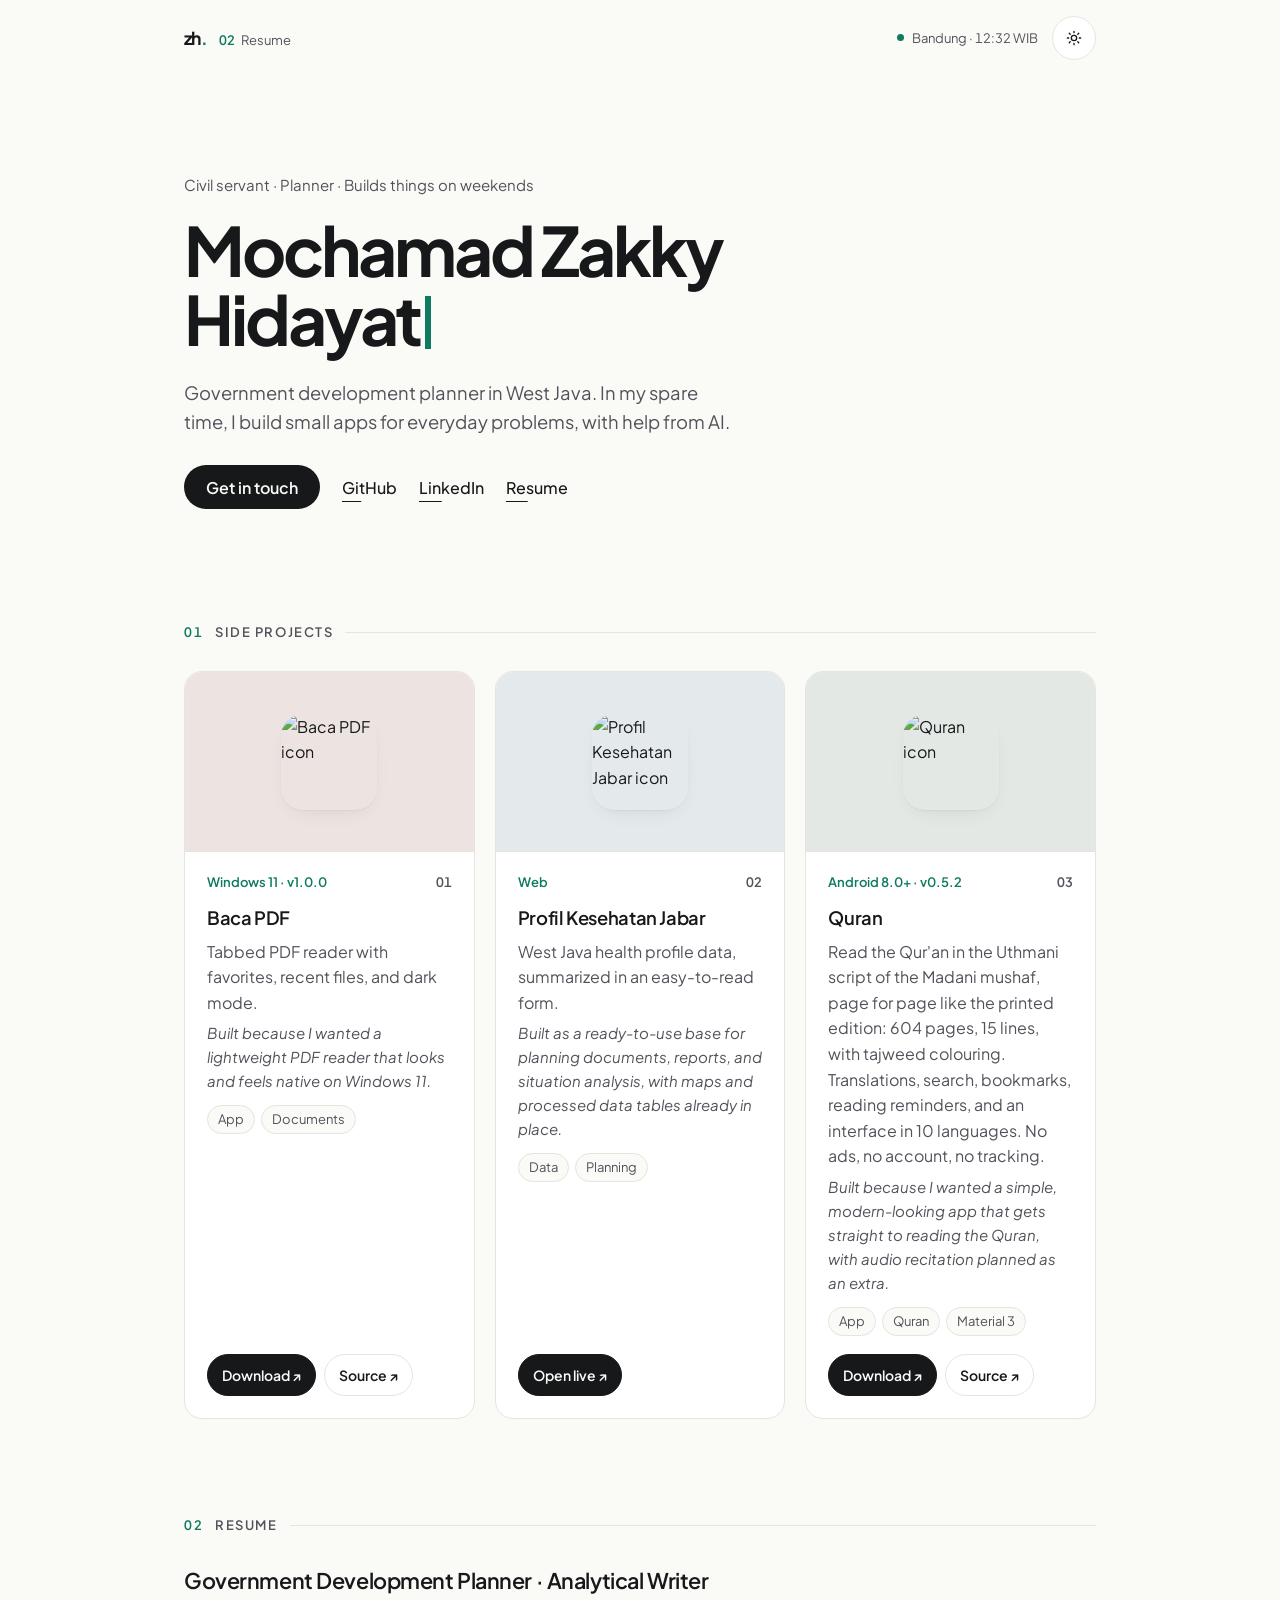
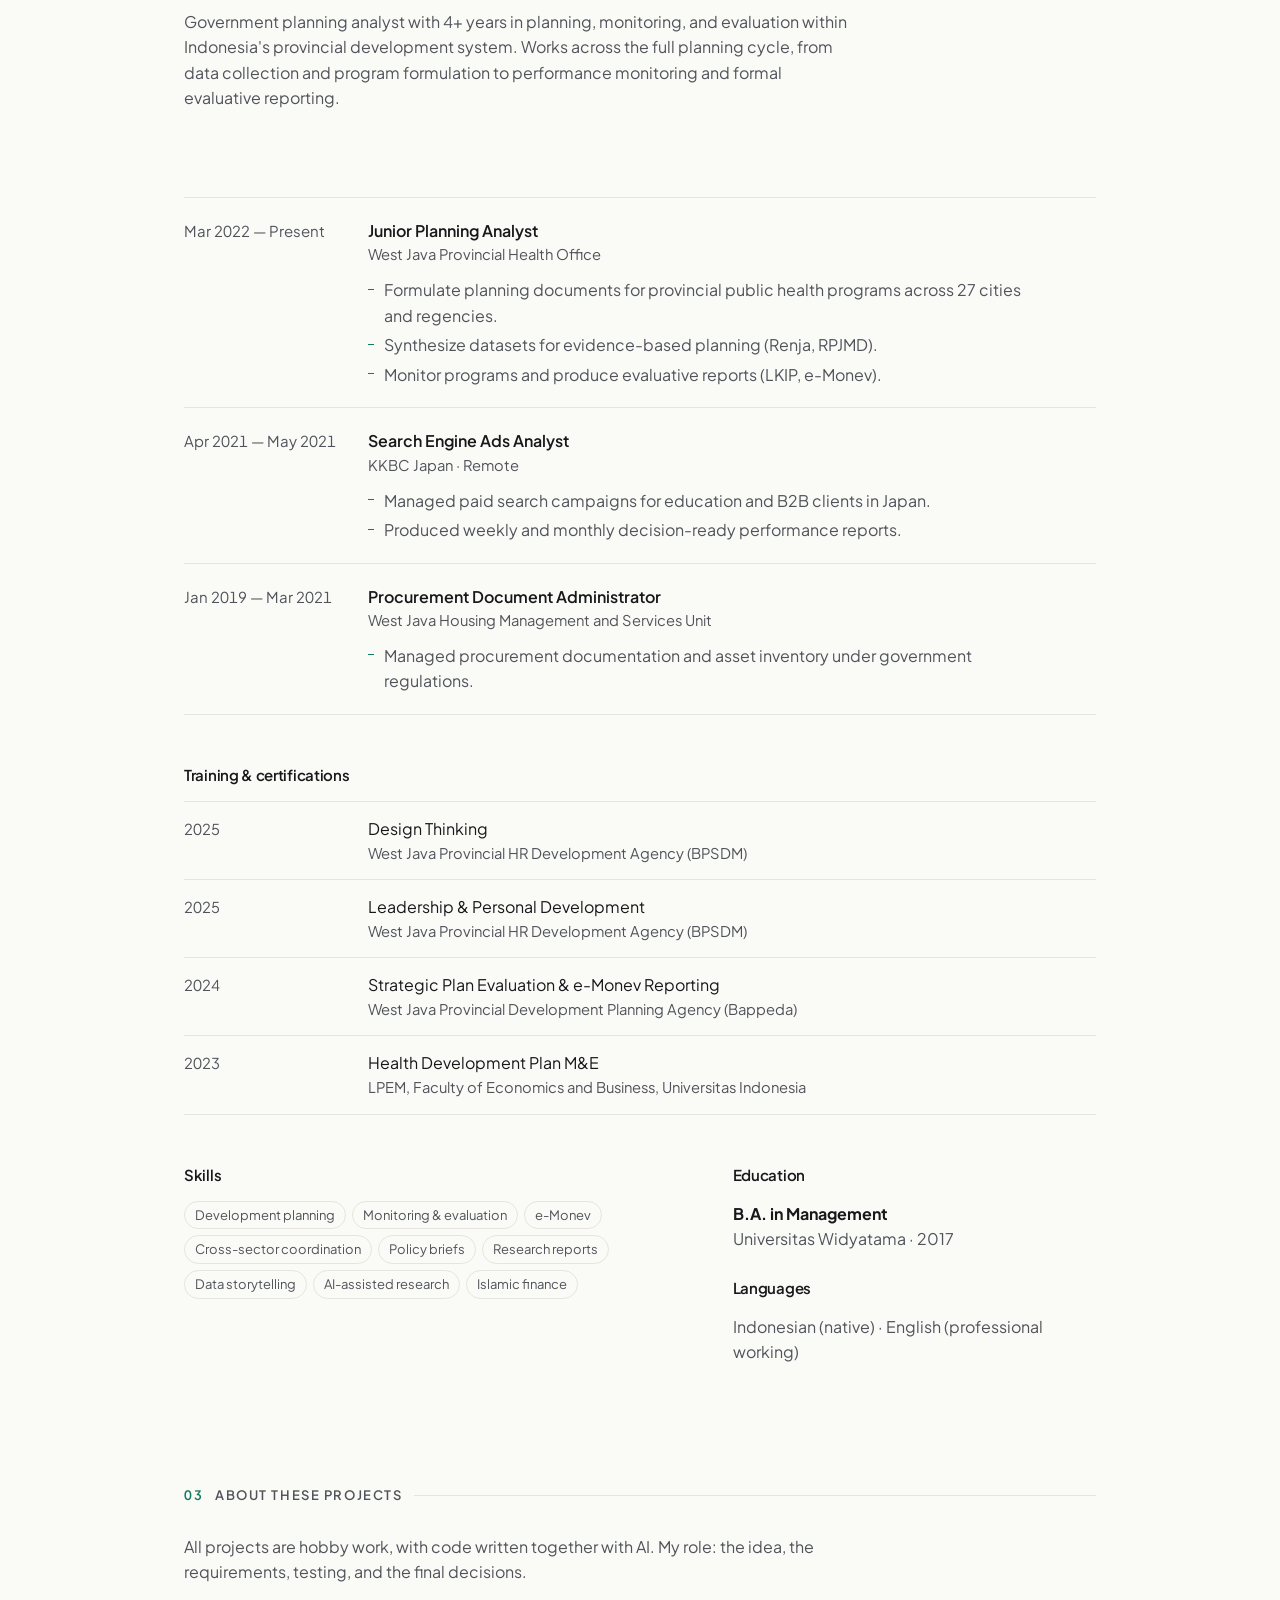
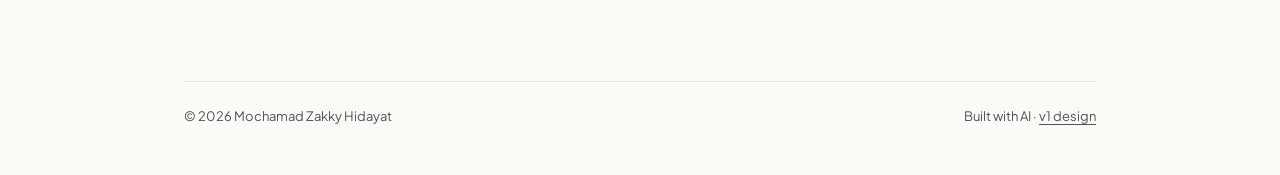
==== index.html @ 75fac13e "Portfolio best-practice pass: readability, a11y, primary CTA, SEO metadata - Text: body 16px, nothin" ====
<!doctype html>
<html lang="en">
<head>
  <meta charset="utf-8">
  <meta name="viewport" content="width=device-width, initial-scale=1">
  <title>Mochamad Zakky Hidayat · Government development planner</title>
  <meta name="description" content="Side projects and resume of a government development planner.">
  <link rel="canonical" href="https://zakkyhidayat.github.io/">
  <meta name="theme-color" content="#fafaf7" media="(prefers-color-scheme: light)">
  <meta name="theme-color" content="#0e0f10" media="(prefers-color-scheme: dark)">
  <link rel="icon" href="assets/img/favicon.svg" type="image/svg+xml">
  <meta property="og:type" content="website">
  <meta property="og:url" content="https://zakkyhidayat.github.io/">
  <meta property="og:title" content="Mochamad Zakky Hidayat">
  <meta property="og:description" content="Side projects and resume of a government development planner.">
  <meta property="og:image" content="https://zakkyhidayat.github.io/assets/img/og.jpg">
  <meta property="og:image:width" content="1200">
  <meta property="og:image:height" content="630">
  <meta property="og:image:alt" content="Mochamad Zakky Hidayat, government development planner">
  <meta name="twitter:card" content="summary_large_image">
  <meta name="twitter:title" content="Mochamad Zakky Hidayat">
  <meta name="twitter:description" content="Side projects and resume of a government development planner.">
  <meta name="twitter:image" content="https://zakkyhidayat.github.io/assets/img/og.jpg">
  <script type="application/ld+json">
  {"@context":"https://schema.org","@type":"Person","name":"Mochamad Zakky Hidayat","jobTitle":"Government Development Planner","url":"https://zakkyhidayat.github.io/","sameAs":["https://github.com/zakkyhidayat","https://www.linkedin.com/in/mochamad-zakky-hidayat-995593264/"]}
  </script>
  <link rel="preconnect" href="https://fonts.googleapis.com">
  <link rel="preconnect" href="https://fonts.gstatic.com" crossorigin>
  <link href="https://fonts.googleapis.com/css2?family=Plus+Jakarta+Sans:ital,wght@0,400;0,500;0,600;0,700;1,400&display=swap" rel="stylesheet">
  <link rel="stylesheet" href="assets/css/style.css">
  <script>
    document.documentElement.classList.add("js");
    try { const t = localStorage.getItem("theme"); if (t) document.documentElement.dataset.theme = t; } catch (e) {}
  </script>
</head>
<body>
  <a class="skip" href="#main">Skip to content</a>
  <div class="wrap">
    <nav class="top">
      <div class="top-left"><a class="mark" href="#top" aria-label="Home">zh<span>.</span></a><span class="where" id="where" aria-hidden="true"></span></div>
      <div class="top-right">
        <span class="clock" title="Local time in Bandung"><i class="pulse"></i><span id="clock">Bandung</span></span>
        <button id="theme-toggle" class="icon-btn" aria-label="Toggle theme">
          <svg class="sun" viewBox="0 0 24 24" width="16" height="16" fill="none" stroke="currentColor" stroke-width="2" stroke-linecap="round"><circle cx="12" cy="12" r="4"/><path d="M12 2v2M12 20v2M4.9 4.9l1.4 1.4M17.7 17.7l1.4 1.4M2 12h2M20 12h2M4.9 19.1l1.4-1.4M17.7 6.3l1.4-1.4"/></svg>
          <svg class="moon" viewBox="0 0 24 24" width="16" height="16" fill="none" stroke="currentColor" stroke-width="2" stroke-linecap="round" stroke-linejoin="round"><path d="M21 12.8A9 9 0 1 1 11.2 3a7 7 0 0 0 9.8 9.8z"/></svg>
        </button>
      </div>
    </nav>

    <main id="main">
    <header class="hero" id="top">
      <p class="eyebrow">Civil servant · Planner · Builds things on weekends</p>
      <h1 aria-label="Mochamad Zakky Hidayat"><span id="name" aria-hidden="true">Mochamad Zakky Hidayat</span><span class="caret" aria-hidden="true"></span></h1>
      <p class="lead">Government development planner in West Java. In my spare time, I build small apps for everyday problems, with help from AI.</p>
      <p class="links">
        <a class="btn" href="mailto:zakkyhidayat@gmail.com">Get in touch</a>
        <a href="https://github.com/zakkyhidayat">GitHub</a>
        <a href="https://www.linkedin.com/in/mochamad-zakky-hidayat-995593264/">LinkedIn</a>
        <a href="#cv">Resume</a>
      </p>
    </header>

    <section id="now" class="block" hidden>
      <h2 class="label"><span>00</span>Now</h2>
      <ul id="now-list" class="now-list"></ul>
    </section>

    <section class="block" id="projects-section">
      <h2 class="label"><span>01</span>Side projects</h2>
      <ul id="projects" class="projects"></ul>
    </section>

    <section id="cv" class="block">
      <h2 class="label"><span>02</span>Resume</h2>

      <div class="cv-summary">
        <p class="cv-role">Government Development Planner · Analytical Writer</p>
        <p>Government planning analyst with 4+ years in planning, monitoring, and evaluation within Indonesia's provincial development system. Works across the full planning cycle, from data collection and program formulation to performance monitoring and formal evaluative reporting.</p>
      </div>

      <h3 class="sub">Experience</h3>
      <ol class="rows">
        <li>
          <span class="when">Mar 2022 — Present</span>
          <div>
            <strong>Junior Planning Analyst</strong>
            <em>West Java Provincial Health Office</em>
            <ul>
              <li>Formulate planning documents for provincial public health programs across 27 cities and regencies.</li>
              <li>Synthesize datasets for evidence-based planning (Renja, RPJMD).</li>
              <li>Monitor programs and produce evaluative reports (LKIP, e-Monev).</li>
            </ul>
          </div>
        </li>
        <li>
          <span class="when">Apr 2021 — May 2021</span>
          <div>
            <strong>Search Engine Ads Analyst</strong>
            <em>KKBC Japan · Remote</em>
            <ul>
              <li>Managed paid search campaigns for education and B2B clients in Japan.</li>
              <li>Produced weekly and monthly decision-ready performance reports.</li>
            </ul>
          </div>
        </li>
        <li>
          <span class="when">Jan 2019 — Mar 2021</span>
          <div>
            <strong>Procurement Document Administrator</strong>
            <em>West Java Housing Management and Services Unit</em>
            <ul>
              <li>Managed procurement documentation and asset inventory under government regulations.</li>
            </ul>
          </div>
        </li>
      </ol>

      <h3 class="sub">Training &amp; certifications</h3>
      <ol class="rows compact">
        <li><span class="when">2025</span><div>Design Thinking <em>West Java Provincial HR Development Agency (BPSDM)</em></div></li>
        <li><span class="when">2025</span><div>Leadership &amp; Personal Development <em>West Java Provincial HR Development Agency (BPSDM)</em></div></li>
        <li><span class="when">2024</span><div>Strategic Plan Evaluation &amp; e-Monev Reporting <em>West Java Provincial Development Planning Agency (Bappeda)</em></div></li>
        <li><span class="when">2023</span><div>Health Development Plan M&amp;E <em>LPEM, Faculty of Economics and Business, Universitas Indonesia</em></div></li>
      </ol>

      <div class="cv-grid">
        <div>
          <h3 class="sub">Skills</h3>
          <div class="tags">
            <span>Development planning</span><span>Monitoring &amp; evaluation</span><span>e-Monev</span>
            <span>Cross-sector coordination</span><span>Policy briefs</span><span>Research reports</span>
            <span>Data storytelling</span><span>AI-assisted research</span><span>Islamic finance</span>
          </div>
        </div>
        <div>
          <h3 class="sub">Education</h3>
          <p><strong>B.A. in Management</strong><br><span class="muted">Universitas Widyatama · 2017</span></p>
          <h3 class="sub">Languages</h3>
          <p class="muted">Indonesian (native) · English (professional working)</p>
        </div>
      </div>
    </section>

    <section class="block note">
      <h2 class="label"><span>03</span>About these projects</h2>
      <p>All projects are hobby work, with code written together with AI. My role: the idea, the requirements, testing, and the final decisions.</p>
    </section>

    </main>

    <footer><span>© <span id="year"></span> Mochamad Zakky Hidayat</span><span>Built with AI · <a href="archive/v1/">v1 design</a></span></footer>
  </div>
  <script src="assets/js/projects.js"></script>
  <script src="assets/js/main.js"></script>
</body>
</html>
---- assets/css/style.css ----
:root {
  --bg: #fafaf7;
  --surface: #ffffff;
  --text: #17181a;
  --muted: #50535a;
  --line: #e6e4de;
  --accent: #0f7a5f;
  --accent-soft: #e3f1ec;
  --shadow: 0 1px 2px rgba(23, 24, 26, .04), 0 8px 24px -12px rgba(23, 24, 26, .12);
  --tint-amt: 6%;
  color-scheme: light;
}
@media (prefers-color-scheme: dark) {
  :root:not([data-theme="light"]) {
    --bg: #0e0f10; --surface: #16181a; --text: #ecece8; --muted: #a8abb0;
    --line: #26292c; --accent: #4cc9a4; --accent-soft: #15302a;
    --shadow: 0 1px 2px rgba(0,0,0,.3), 0 8px 24px -12px rgba(0,0,0,.6);
    --tint-amt: 4%;
    color-scheme: dark;
  }
}
:root[data-theme="dark"] {
  --bg: #0e0f10; --surface: #16181a; --text: #ecece8; --muted: #a8abb0;
  --line: #26292c; --accent: #4cc9a4; --accent-soft: #15302a;
  --shadow: 0 1px 2px rgba(0,0,0,.3), 0 8px 24px -12px rgba(0,0,0,.6);
  --tint-amt: 4%;
  color-scheme: dark;
}

* { box-sizing: border-box; margin: 0; padding: 0; }
html { scroll-behavior: smooth; }
body {
  font-family: "Plus Jakarta Sans", system-ui, sans-serif;
  background: var(--bg); color: var(--text);
  line-height: 1.6; font-size: 16px;
  -webkit-font-smoothing: antialiased;
  /* faint accent glow at the top of the page */
  background-image: radial-gradient(60rem 28rem at 15% -10%, var(--accent-soft), transparent 70%);
  background-repeat: no-repeat;
}
a { color: inherit; text-decoration: none; }
ul, ol { list-style: none; }
img { max-width: 100%; }

.wrap { max-width: 960px; margin: 0 auto; padding: 28px 24px 48px; }
@media (max-width: 600px) { .wrap { padding: 20px 16px 40px; } }

/* nav */
.top { display: flex; justify-content: space-between; align-items: center; gap: 12px; }
.mark { font-weight: 700; font-size: 1.1rem; letter-spacing: -.03em; }
.mark span { color: var(--accent); }
.top-right { display: flex; align-items: center; gap: 14px; }
.clock { display: inline-flex; align-items: center; gap: 8px; font-size: .8125rem; color: var(--muted); font-variant-numeric: tabular-nums; }
.pulse { width: 7px; height: 7px; border-radius: 50%; background: var(--accent); position: relative; }
.pulse::after {
  content: ""; position: absolute; inset: -4px; border-radius: 50%;
  border: 1px solid var(--accent); opacity: 0; animation: ping 2.4s ease-out infinite;
}
@keyframes ping { 0% { transform: scale(.4); opacity: .8; } 100% { transform: scale(1.4); opacity: 0; } }
.icon-btn {
  width: 44px; height: 44px; border-radius: 50%; display: grid; place-items: center;
  border: 1px solid var(--line); background: var(--surface); color: var(--text); cursor: pointer;
}
.icon-btn:hover { border-color: var(--muted); }
.icon-btn .moon { display: none; }
:root[data-theme="dark"] .icon-btn .sun { display: none; }
:root[data-theme="dark"] .icon-btn .moon { display: block; }
@media (prefers-color-scheme: dark) {
  :root:not([data-theme="light"]) .icon-btn .sun { display: none; }
  :root:not([data-theme="light"]) .icon-btn .moon { display: block; }
}

/* hero */
.hero { margin-bottom: 112px; max-width: 720px; }
.eyebrow { font-size: .9375rem; color: var(--muted); margin-bottom: 18px; }
h1 {
  font-size: clamp(2.4rem, 7vw, 4.25rem); font-weight: 700;
  letter-spacing: -.045em; line-height: 1.02;
}
.caret {
  display: inline-block; width: .09em; height: .78em; margin-left: .08em;
  background: var(--accent); vertical-align: -.04em; animation: blink 1.2s steps(1) infinite;
}
@keyframes blink { 50% { opacity: 0; } }
.lead { margin-top: 24px; font-size: 1.15rem; color: var(--muted); max-width: 560px; }
.links { margin-top: 28px; display: flex; flex-wrap: wrap; align-items: center; gap: 8px 22px; font-weight: 500; }
.links a:not(.btn) { position: relative; padding: 10px 0; }
.links a:not(.btn)::after {
  content: ""; position: absolute; left: 0; right: 0; bottom: 8px; height: 1px;
  background: currentColor; transform: scaleX(.35); transform-origin: left; transition: transform .25s ease;
}
.links a:not(.btn):hover::after { transform: scaleX(1); }
.links a:not(.btn):hover { color: var(--accent); }

/* primary action */
.btn {
  display: inline-flex; align-items: center; min-height: 44px; padding: 0 22px; border-radius: 999px;
  background: var(--text); color: var(--bg); font-weight: 600; transition: background .2s ease, color .2s ease;
}
.btn:hover { background: var(--accent); color: #fff; }

/* keyboard focus + skip link */
a:focus-visible, button:focus-visible { outline: 2px solid var(--accent); outline-offset: 3px; border-radius: 4px; }
.btn:focus-visible { border-radius: 999px; }
.skip {
  position: absolute; left: 16px; top: -64px; z-index: 20; padding: 10px 16px; border-radius: 8px;
  background: var(--text); color: var(--bg); font-weight: 600; transition: top .2s ease;
}
.skip:focus { top: 12px; }

/* section labels: number + title + hairline */
.block { margin-bottom: 96px; }
.label {
  display: flex; align-items: center; gap: 12px;
  font-size: .8125rem; font-weight: 600; text-transform: uppercase; letter-spacing: .12em;
  color: var(--muted); margin-bottom: 28px;
}
.label span { color: var(--accent); font-variant-numeric: tabular-nums; }
.label::after { content: ""; flex: 1; height: 1px; background: var(--line); }

/* projects */
.projects { display: grid; grid-template-columns: repeat(auto-fill, minmax(280px, 1fr)); gap: 20px; }
.project {
  display: flex; flex-direction: column; overflow: hidden;
  background: var(--surface); border: 1px solid var(--line); border-radius: 18px;
  transition: transform .25s ease, box-shadow .25s ease, border-color .25s ease;
}
.project:hover { transform: translateY(-3px); box-shadow: var(--shadow); border-color: transparent; }
.media { aspect-ratio: 16 / 10; border-bottom: 1px solid var(--line); background: var(--bg); overflow: hidden; }
.media img { width: 100%; height: 100%; object-fit: cover; display: block; }
.media.icon-only { display: grid; place-items: center; background: var(--accent-soft); }
.media.icon-only[style*="--tint"] { background: color-mix(in srgb, var(--tint) var(--tint-amt), color-mix(in srgb, var(--muted) 6%, var(--bg))); }
.media.icon-only img { width: 96px; height: 96px; object-fit: contain; border-radius: 22px; box-shadow: var(--shadow); }
/* phones: icon cards become compact rows (icon left, text right) */
@media (max-width: 600px) {
  .project.icon-card { display: grid; grid-template-columns: 56px 1fr; column-gap: 14px; padding: 20px 20px 22px; }
  .project.icon-card .media { aspect-ratio: auto; border: 0; background: none; overflow: visible; align-self: start; display: block; padding-top: 2px; }
  .project.icon-card .media img { width: 56px; height: 56px; border-radius: 14px; box-shadow: var(--shadow); }
  .project.icon-card .body { padding: 0; }
  .project.icon-card h3 { margin-top: 4px; }
}
.placeholder { height: 100%; display: grid; place-items: center; color: var(--muted); font-size: .8rem; }

.body { padding: 20px 22px 22px; display: flex; flex-direction: column; flex: 1; }
.project-head { display: flex; justify-content: space-between; align-items: baseline; gap: 12px; }
.idx { font-size: .8125rem; font-weight: 600; color: var(--muted); font-variant-numeric: tabular-nums; }
.meta { font-size: .8125rem; font-weight: 600; color: var(--accent); }
.meta:empty { display: none; }
h3 { font-size: 1.15rem; font-weight: 600; letter-spacing: -.02em; margin-top: 10px; display: flex; align-items: center; gap: 10px; }
.app-icon { width: 26px; height: 26px; border-radius: 6px; }
.project p { margin-top: 6px; color: var(--muted); font-size: 1rem; }
.project .why { font-style: italic; font-size: .9375rem; }
.project-links { margin-top: auto; padding-top: 18px; display: flex; flex-wrap: wrap; gap: 8px; }
.project-links a {
  font-size: .875rem; font-weight: 600; padding: 9px 14px; border-radius: 999px;
  border: 1px solid var(--line); transition: background .2s ease, color .2s ease, border-color .2s ease;
}
.project-links a:first-child { background: var(--text); color: var(--bg); border-color: var(--text); }
.project-links a:hover { background: var(--accent); color: #fff; border-color: var(--accent); }
.tags { display: flex; flex-wrap: wrap; gap: 6px; }
.project .tags { margin-top: 12px; }
.tags span {
  font-size: .8125rem; padding: 3px 10px; border-radius: 999px;
  background: var(--bg); border: 1px solid var(--line); color: var(--muted);
}

/* now */
.now-list li { padding: 12px 0; border-bottom: 1px solid var(--line); }
.now-list li::before { content: "→"; color: var(--accent); margin-right: 10px; }

/* resume */
.cv-summary { max-width: 720px; margin-bottom: 48px; }
.cv-summary p { max-width: 56ch; }
.cv-role { font-size: 1.35rem; font-weight: 600; letter-spacing: -.02em; margin-bottom: 10px; }
.cv-summary p:not(.cv-role) { color: var(--muted); }
.sub { font-size: .9375rem; font-weight: 600; color: var(--text); margin: 0 0 14px; display: block; }
.rows { margin-bottom: 48px; }
.rows > li {
  display: grid; grid-template-columns: 160px 1fr; gap: 24px;
  padding: 20px 0; border-top: 1px solid var(--line);
}
.rows > li:last-child { border-bottom: 1px solid var(--line); }
.rows.compact > li { padding: 14px 0; }
.when { font-size: .9375rem; color: var(--muted); font-variant-numeric: tabular-nums; padding-top: 1px; }
.rows strong { font-weight: 600; display: block; }
.rows em { font-style: normal; color: var(--muted); display: block; font-size: .92rem; }
.rows ul { margin-top: 10px; }
.rows ul li { color: var(--muted); font-size: 1rem; max-width: 56ch; padding-left: 16px; position: relative; }
.rows ul li + li { margin-top: 4px; }
.rows ul li::before { content: ""; position: absolute; left: 0; top: .72em; width: 6px; height: 1px; background: var(--accent); }
@media (max-width: 600px) {
  .rows > li { grid-template-columns: 1fr; gap: 4px; }
}
.cv-grid { display: grid; grid-template-columns: 1.4fr 1fr; gap: 40px; }
.cv-grid .sub + p { margin-bottom: 24px; }
@media (max-width: 700px) { .cv-grid { grid-template-columns: 1fr; gap: 32px; } }
.muted { color: var(--muted); }

.note p { color: var(--muted); max-width: 56ch; }

footer {
  display: flex; justify-content: space-between; flex-wrap: wrap; gap: 8px;
  padding-top: 24px; border-top: 1px solid var(--line);
  font-size: .8125rem; color: var(--muted);
}
footer a { text-decoration: underline; text-underline-offset: 3px; }
footer a:hover { color: var(--accent); }

/* ---------- motion layer (all vanilla, disabled for reduced motion) ---------- */

/* sticky nav with current section */
.top {
  position: sticky; top: 0; z-index: 10;
  margin: -28px -24px 96px; padding: 16px 24px;
  background: color-mix(in srgb, var(--bg) 82%, transparent);
  backdrop-filter: blur(10px); -webkit-backdrop-filter: blur(10px);
  border-bottom: 1px solid transparent; transition: border-color .3s ease;
}
.top.scrolled { border-bottom-color: var(--line); }
@media (max-width: 600px) { .top { margin: -20px -16px 72px; padding: 14px 16px; } }
.top-left { display: flex; align-items: baseline; gap: 12px; min-width: 0; }
.where {
  font-size: .8125rem; color: var(--muted); white-space: nowrap; overflow: hidden; text-overflow: ellipsis;
  opacity: 0; transform: translateY(4px); transition: opacity .3s ease, transform .3s ease;
}
.where.on { opacity: 1; transform: none; }
.where b { color: var(--accent); font-weight: 600; margin-right: 6px; font-variant-numeric: tabular-nums; }
@media (max-width: 480px) { .clock { display: none; } }

/* reveal on scroll */
.js .reveal { opacity: 0; transform: translateY(14px); transition: opacity .6s ease, transform .6s cubic-bezier(.2,.7,.2,1); transition-delay: var(--d, 0ms); }
.js .reveal.in { opacity: 1; transform: none; }

/* reading focus on resume rows */
@media (min-width: 700px) {
  .rows > li { position: relative; transition: opacity .35s ease; }
  .rows > li::before {
    content: ""; position: absolute; left: -16px; top: 20px; bottom: 20px; width: 2px; border-radius: 2px;
    background: var(--accent); transform: scaleY(0); transition: transform .35s ease;
  }
  .js .rows.reading > li:not(.active) { opacity: .4; }
  .rows > li.active::before { transform: scaleY(1); }
}

/* typing caret: solid while typing */
.typing .caret { animation: none; }

@media (prefers-reduced-motion: reduce) {
  *, *::before, *::after { animation: none !important; transition: none !important; }
  .js .reveal { opacity: 1; transform: none; }
}
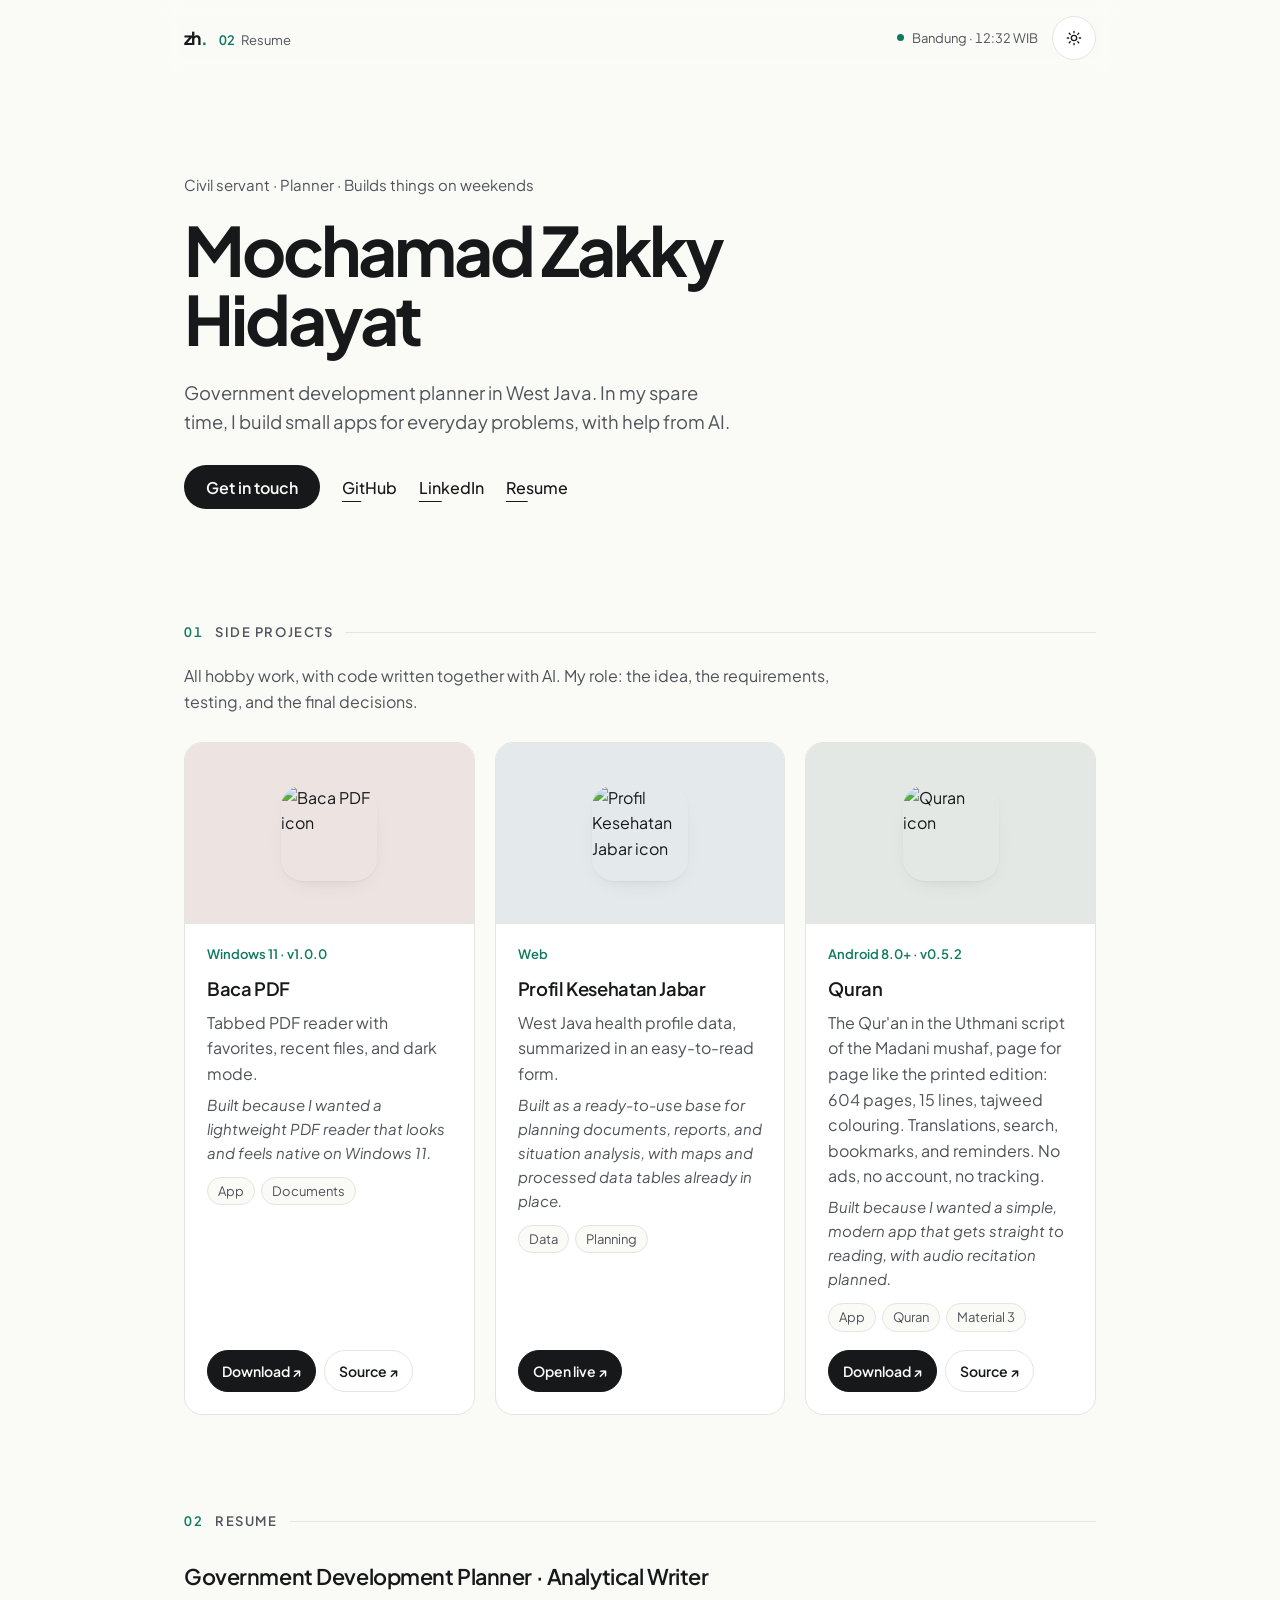
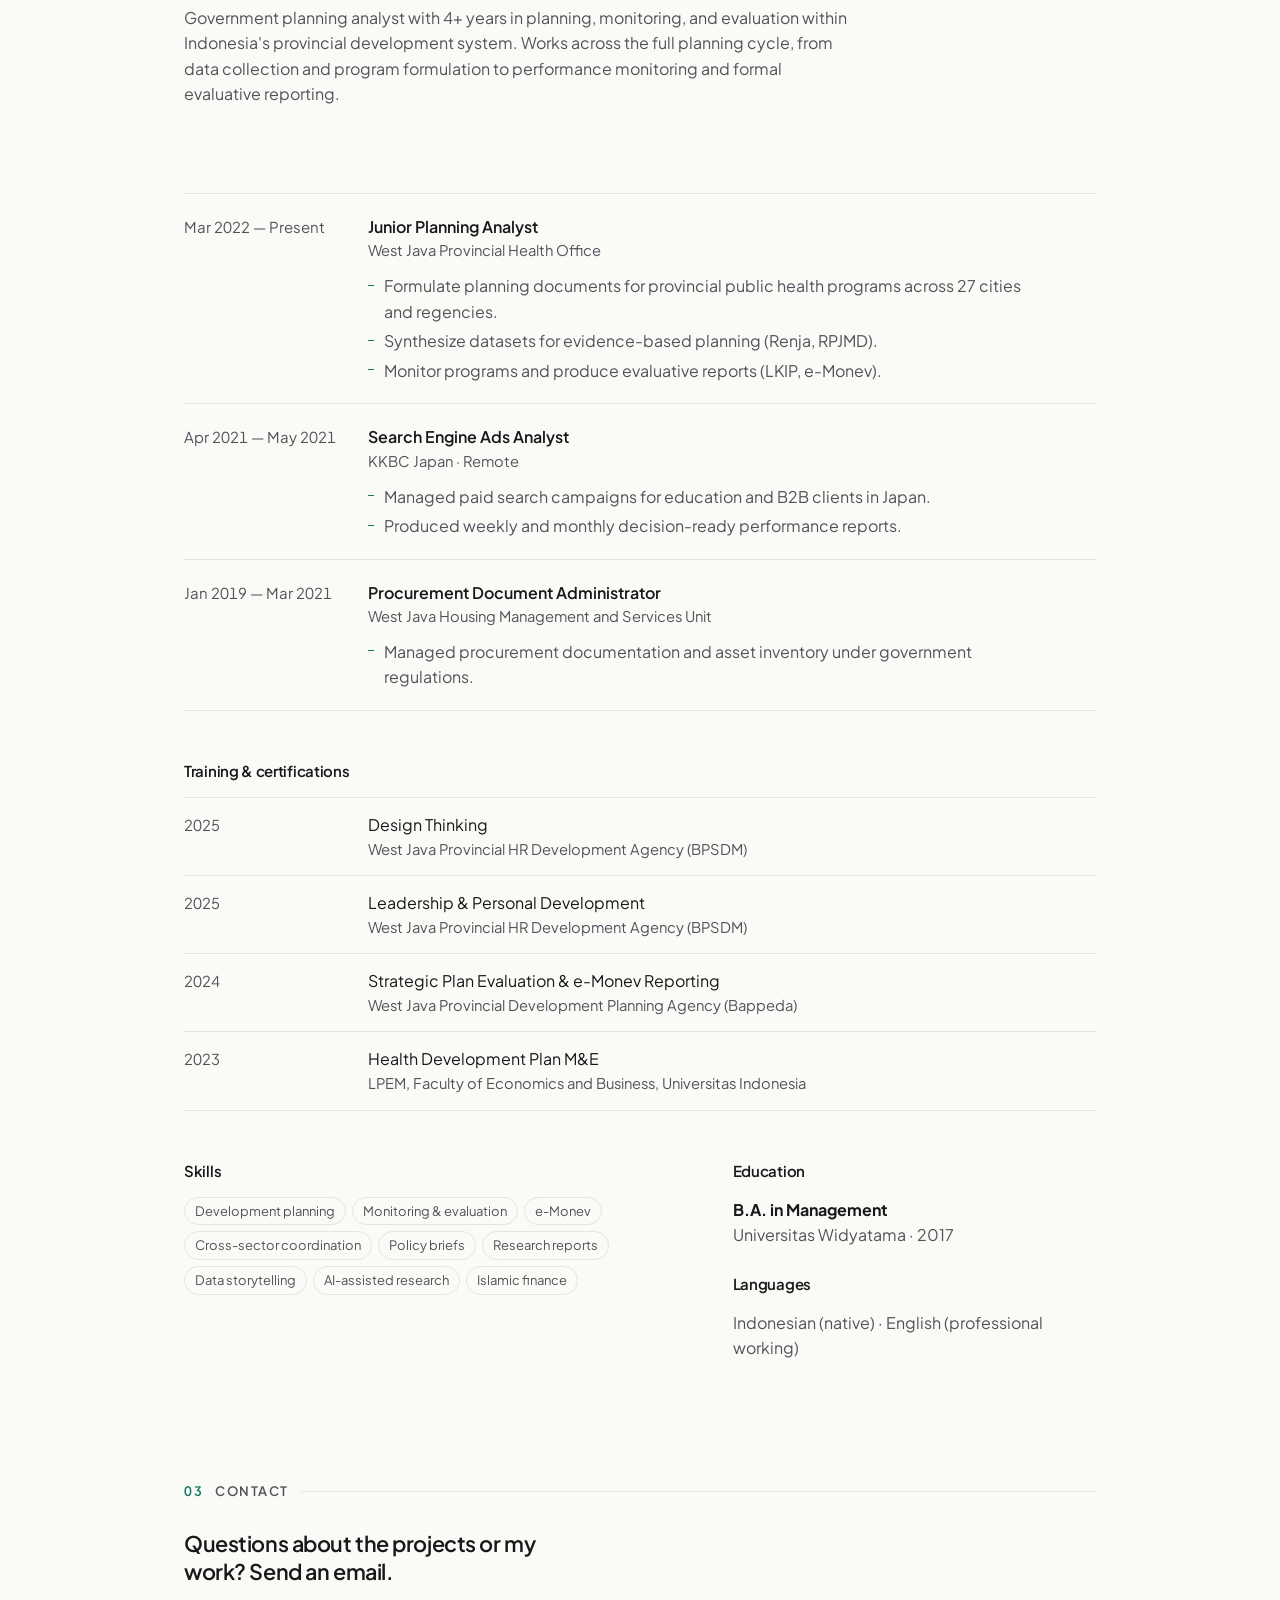
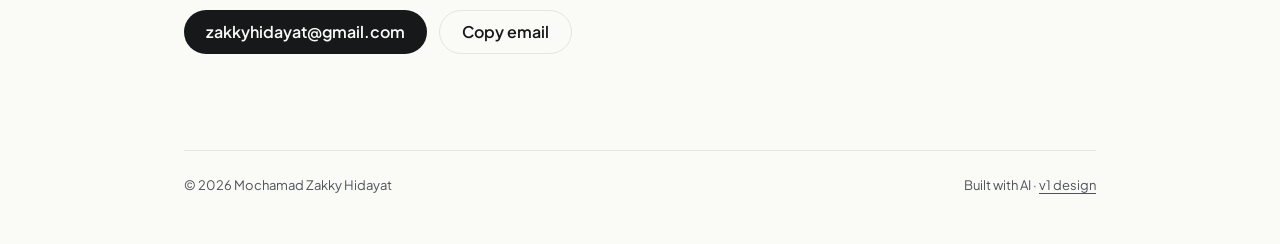
==== commit d91c6e44: "Polish: shorter Quran card, AI note under projects, contact block, print CV, theme-color sync - Qura" ====
--- a/index.html
+++ b/index.html
@@ -6,8 +6,8 @@
   <title>Mochamad Zakky Hidayat · Government development planner</title>
   <meta name="description" content="Side projects and resume of a government development planner.">
   <link rel="canonical" href="https://zakkyhidayat.github.io/">
-  <meta name="theme-color" content="#fafaf7" media="(prefers-color-scheme: light)">
-  <meta name="theme-color" content="#0e0f10" media="(prefers-color-scheme: dark)">
+  <meta name="theme-color" id="tc-light" content="#fafaf7" media="(prefers-color-scheme: light)">
+  <meta name="theme-color" id="tc-dark" content="#0e0f10" media="(prefers-color-scheme: dark)">
   <link rel="icon" href="assets/img/favicon.svg" type="image/svg+xml">
   <meta property="og:type" content="website">
   <meta property="og:url" content="https://zakkyhidayat.github.io/">
@@ -31,6 +31,10 @@
   <script>
     document.documentElement.classList.add("js");
     try { const t = localStorage.getItem("theme"); if (t) document.documentElement.dataset.theme = t; } catch (e) {}
+    window.setThemeColor = function (t) {
+      const c = t === "dark" ? "#0e0f10" : "#fafaf7";
+      ["tc-light", "tc-dark"].forEach(function (id) { const m = document.getElementById(id); if (m) m.content = c; });
+    };
   </script>
 </head>
 <body>
@@ -67,6 +71,7 @@
 
     <section class="block" id="projects-section">
       <h2 class="label"><span>01</span>Side projects</h2>
+      <p class="section-note">All hobby work, with code written together with AI. My role: the idea, the requirements, testing, and the final decisions.</p>
       <ul id="projects" class="projects"></ul>
     </section>
 
@@ -141,9 +146,14 @@
       </div>
     </section>
 
-    <section class="block note">
-      <h2 class="label"><span>03</span>About these projects</h2>
-      <p>All projects are hobby work, with code written together with AI. My role: the idea, the requirements, testing, and the final decisions.</p>
+    <section class="block contact" id="contact">
+      <h2 class="label"><span>03</span>Contact</h2>
+      <p class="contact-line">Questions about the projects or my work? Send an email.</p>
+      <p class="contact-actions">
+        <a class="btn" href="mailto:zakkyhidayat@gmail.com">zakkyhidayat@gmail.com</a>
+        <button type="button" id="copy-email" class="btn ghost" data-email="zakkyhidayat@gmail.com">Copy email</button>
+        <span id="copy-status" class="muted" role="status" aria-live="polite"></span>
+      </p>
     </section>
 
     </main>
--- a/assets/css/style.css
+++ b/assets/css/style.css
@@ -142,8 +142,7 @@
 .placeholder { height: 100%; display: grid; place-items: center; color: var(--muted); font-size: .8rem; }
 
 .body { padding: 20px 22px 22px; display: flex; flex-direction: column; flex: 1; }
-.project-head { display: flex; justify-content: space-between; align-items: baseline; gap: 12px; }
-.idx { font-size: .8125rem; font-weight: 600; color: var(--muted); font-variant-numeric: tabular-nums; }
+.project-head { display: flex; align-items: baseline; gap: 12px; }
 .meta { font-size: .8125rem; font-weight: 600; color: var(--accent); }
 .meta:empty { display: none; }
 h3 { font-size: 1.15rem; font-weight: 600; letter-spacing: -.02em; margin-top: 10px; display: flex; align-items: center; gap: 10px; }
@@ -196,7 +195,14 @@
 @media (max-width: 700px) { .cv-grid { grid-template-columns: 1fr; gap: 32px; } }
 .muted { color: var(--muted); }
 
-.note p { color: var(--muted); max-width: 56ch; }
+.section-note { color: var(--muted); max-width: 56ch; margin: -8px 0 28px; }
+
+/* contact */
+.contact-line { font-size: 1.35rem; font-weight: 600; letter-spacing: -.02em; max-width: 24ch; line-height: 1.3; }
+.contact-actions { margin-top: 24px; display: flex; flex-wrap: wrap; align-items: center; gap: 12px; }
+.btn.ghost { background: none; color: var(--text); border: 1px solid var(--line); font: inherit; font-weight: 600; cursor: pointer; }
+.btn.ghost:hover { background: var(--accent); color: #fff; border-color: var(--accent); }
+@media (max-width: 600px) { .project .meta { font-size: .8125rem; } }
 
 footer {
   display: flex; justify-content: space-between; flex-wrap: wrap; gap: 8px;
@@ -244,8 +250,41 @@
 
 /* typing caret: solid while typing */
 .typing .caret { animation: none; }
+.done .caret { display: none; }
 
 @media (prefers-reduced-motion: reduce) {
   *, *::before, *::after { animation: none !important; transition: none !important; }
   .js .reveal { opacity: 1; transform: none; }
 }
+
+/* print: the resume only, as a clean CV (Ctrl+P, Save as PDF); forced to a light palette even when the site is in dark mode */
+@media print {
+  :root:root:root { --bg: #fff; --surface: #fff; --text: #111; --muted: #444; --line: #bbb; --accent: #0f7a5f; color-scheme: light; }
+  body { background: #fff; background-image: none; font-size: 10pt; line-height: 1.4; }
+  .top, .skip, #projects-section, #now, .caret, footer, #theme-toggle,
+  .links .btn, .links a[href^="#"], #copy-email, #copy-status, .contact-line { display: none !important; }
+  .wrap { max-width: none; padding: 0; }
+  .hero { margin-bottom: 14pt; max-width: none; }
+  .eyebrow { margin-bottom: 6pt; }
+  h1 { font-size: 24pt; }
+  .lead { margin-top: 8pt; font-size: 11pt; max-width: none; }
+  .links { display: block; margin-top: 6pt; }
+  .links a { display: inline-block; margin-right: 14pt; padding: 0; }
+  .links a[href^="http"]::after { content: " · " attr(href); position: static; background: none; height: auto; transform: none; font-weight: 400; color: var(--muted); }
+  .block { margin-bottom: 12pt; }
+  .label { margin-bottom: 10pt; }
+  .cv-summary { margin-bottom: 14pt; max-width: none; }
+  .cv-summary p { max-width: none; }
+  .cv-role { font-size: 13pt; }
+  .rows { margin-bottom: 14pt; }
+  .rows > li { padding: 7pt 0; grid-template-columns: 110pt 1fr; gap: 14pt; break-inside: avoid; }
+  .rows.compact > li { padding: 5pt 0; }
+  .rows ul li { max-width: none; font-size: 10pt; }
+  .cv-grid { gap: 24pt; break-inside: avoid; }
+  .tags span { background: none; }
+  .js .reveal { opacity: 1 !important; transform: none !important; }
+  .js .rows.reading > li:not(.active) { opacity: 1 !important; }
+  .contact .label { margin-bottom: 6pt; }
+  .contact-actions { margin-top: 0; }
+  .contact-actions .btn { background: none; color: var(--text); padding: 0; min-height: 0; font-weight: 600; }
+}
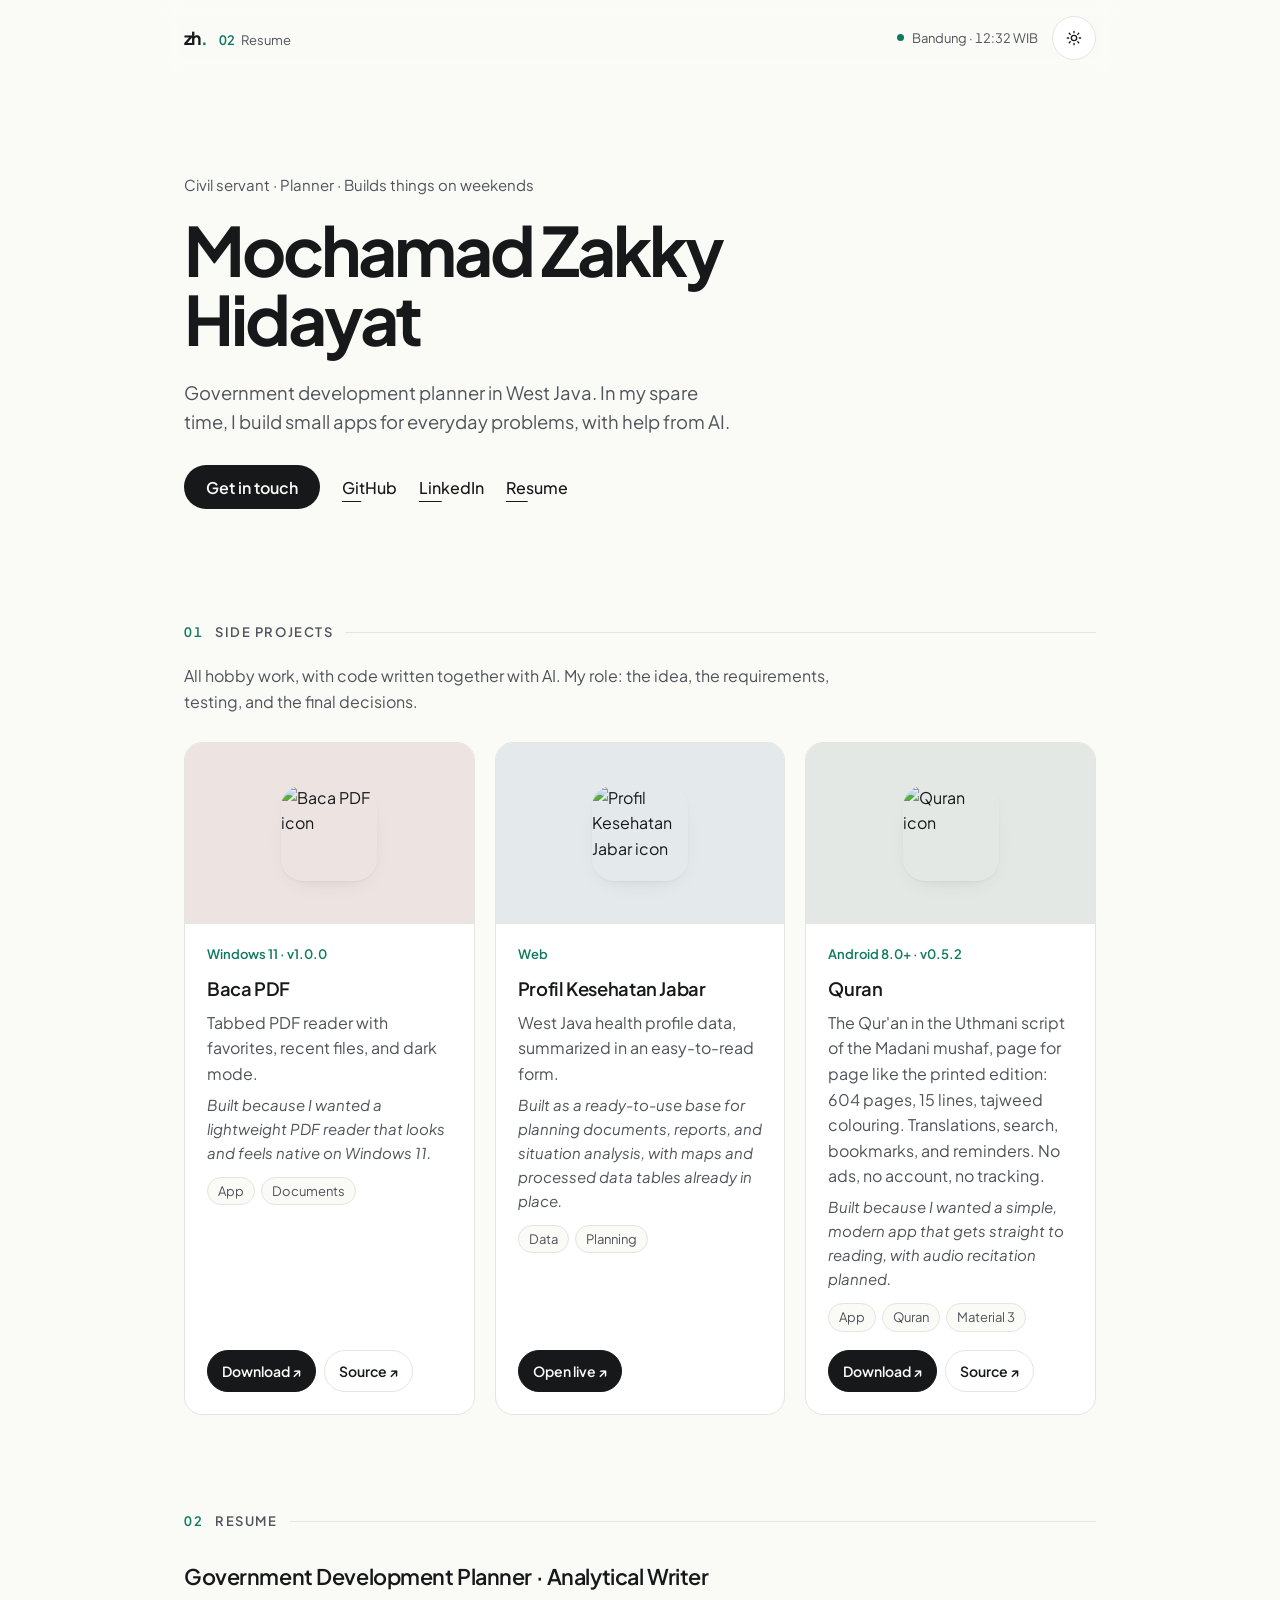
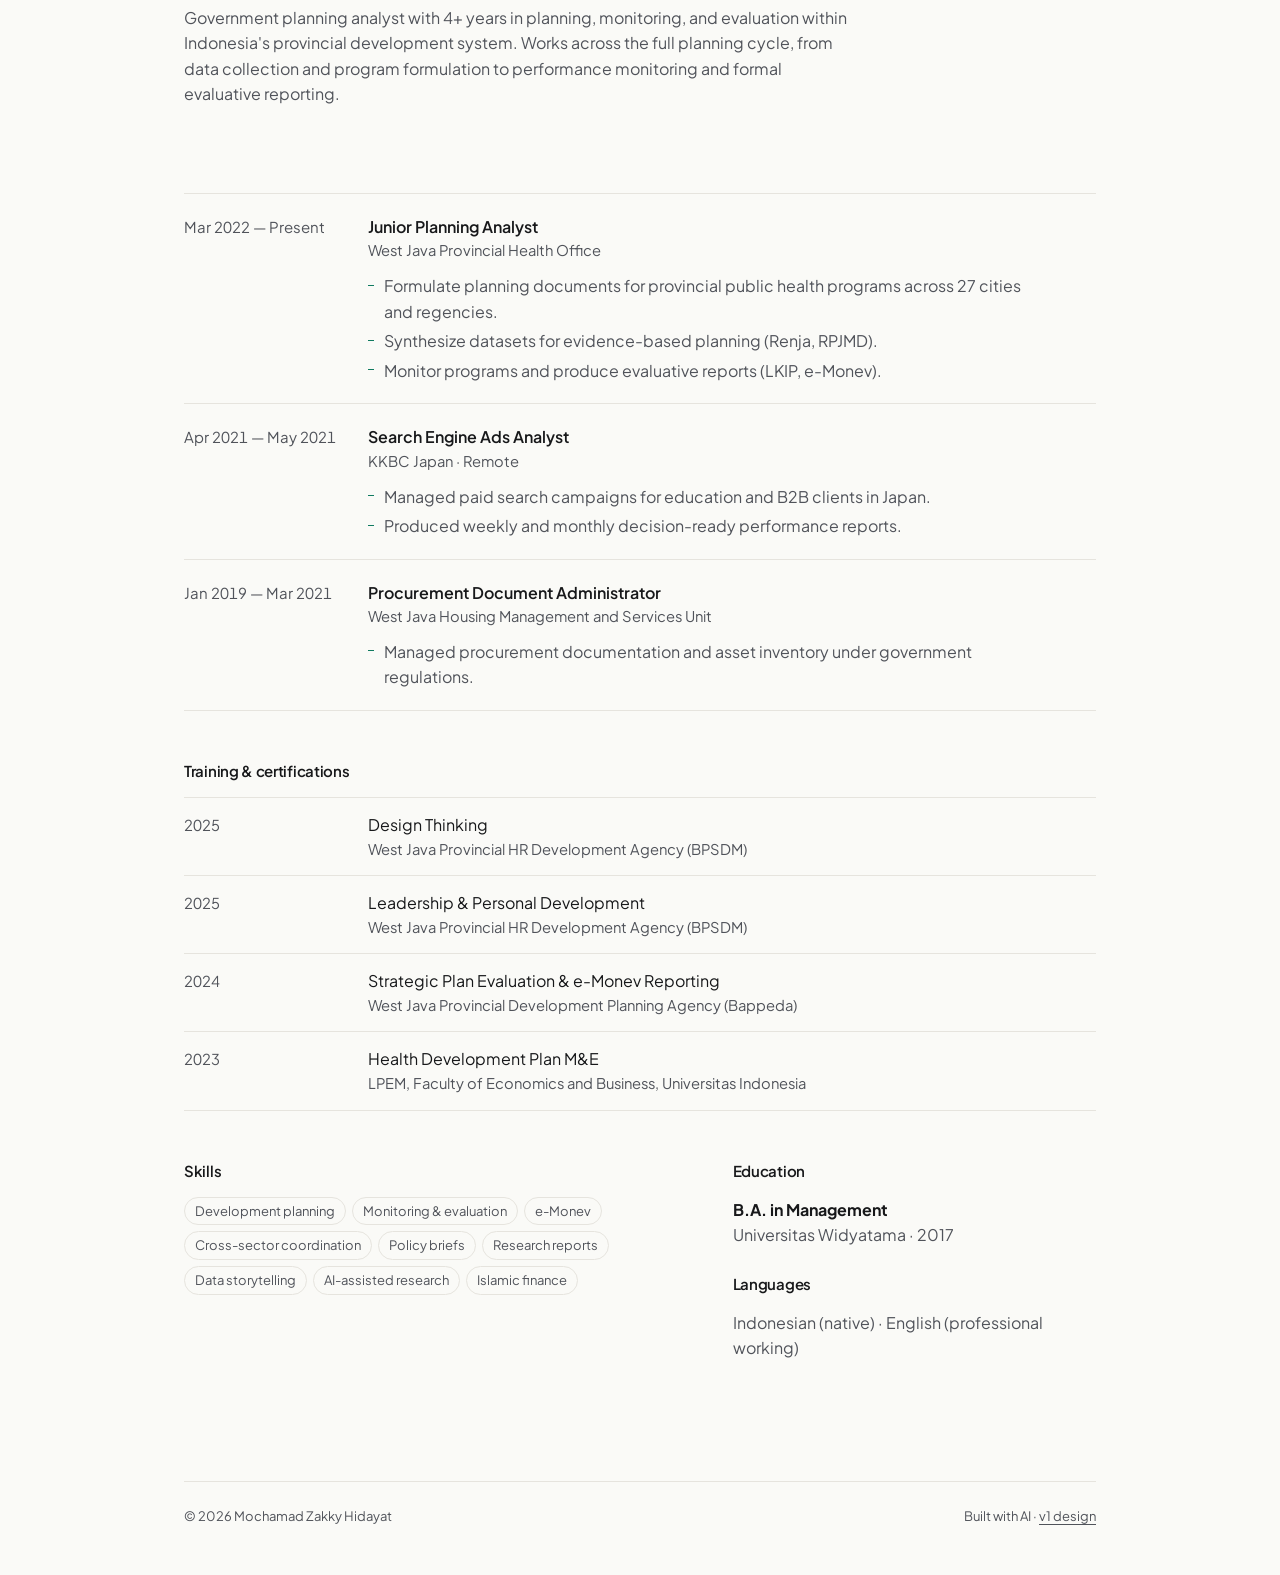
==== commit 2414f2b6: "Remove duplicate Contact section; keep hero 'Get in touch' Print CV still shows the email via a prin" ====
--- a/index.html
+++ b/index.html
@@ -61,6 +61,7 @@
         <a href="https://github.com/zakkyhidayat">GitHub</a>
         <a href="https://www.linkedin.com/in/mochamad-zakky-hidayat-995593264/">LinkedIn</a>
         <a href="#cv">Resume</a>
+        <span class="print-only">zakkyhidayat@gmail.com</span>
       </p>
     </header>
 
@@ -146,16 +147,6 @@
       </div>
     </section>
 
-    <section class="block contact" id="contact">
-      <h2 class="label"><span>03</span>Contact</h2>
-      <p class="contact-line">Questions about the projects or my work? Send an email.</p>
-      <p class="contact-actions">
-        <a class="btn" href="mailto:zakkyhidayat@gmail.com">zakkyhidayat@gmail.com</a>
-        <button type="button" id="copy-email" class="btn ghost" data-email="zakkyhidayat@gmail.com">Copy email</button>
-        <span id="copy-status" class="muted" role="status" aria-live="polite"></span>
-      </p>
-    </section>
-
     </main>
 
     <footer><span>© <span id="year"></span> Mochamad Zakky Hidayat</span><span>Built with AI · <a href="archive/v1/">v1 design</a></span></footer>
--- a/assets/css/style.css
+++ b/assets/css/style.css
@@ -197,12 +197,6 @@
 
 .section-note { color: var(--muted); max-width: 56ch; margin: -8px 0 28px; }
 
-/* contact */
-.contact-line { font-size: 1.35rem; font-weight: 600; letter-spacing: -.02em; max-width: 24ch; line-height: 1.3; }
-.contact-actions { margin-top: 24px; display: flex; flex-wrap: wrap; align-items: center; gap: 12px; }
-.btn.ghost { background: none; color: var(--text); border: 1px solid var(--line); font: inherit; font-weight: 600; cursor: pointer; }
-.btn.ghost:hover { background: var(--accent); color: #fff; border-color: var(--accent); }
-@media (max-width: 600px) { .project .meta { font-size: .8125rem; } }
 
 footer {
   display: flex; justify-content: space-between; flex-wrap: wrap; gap: 8px;
@@ -251,6 +245,7 @@
 /* typing caret: solid while typing */
 .typing .caret { animation: none; }
 .done .caret { display: none; }
+.print-only { display: none; }
 
 @media (prefers-reduced-motion: reduce) {
   *, *::before, *::after { animation: none !important; transition: none !important; }
@@ -262,14 +257,14 @@
   :root:root:root { --bg: #fff; --surface: #fff; --text: #111; --muted: #444; --line: #bbb; --accent: #0f7a5f; color-scheme: light; }
   body { background: #fff; background-image: none; font-size: 10pt; line-height: 1.4; }
   .top, .skip, #projects-section, #now, .caret, footer, #theme-toggle,
-  .links .btn, .links a[href^="#"], #copy-email, #copy-status, .contact-line { display: none !important; }
+  .links .btn, .links a[href^="#"] { display: none !important; }
   .wrap { max-width: none; padding: 0; }
   .hero { margin-bottom: 14pt; max-width: none; }
   .eyebrow { margin-bottom: 6pt; }
   h1 { font-size: 24pt; }
   .lead { margin-top: 8pt; font-size: 11pt; max-width: none; }
   .links { display: block; margin-top: 6pt; }
-  .links a { display: inline-block; margin-right: 14pt; padding: 0; }
+  .links a, .print-only { display: inline-block; margin-right: 14pt; padding: 0; }
   .links a[href^="http"]::after { content: " · " attr(href); position: static; background: none; height: auto; transform: none; font-weight: 400; color: var(--muted); }
   .block { margin-bottom: 12pt; }
   .label { margin-bottom: 10pt; }
@@ -284,7 +279,4 @@
   .tags span { background: none; }
   .js .reveal { opacity: 1 !important; transform: none !important; }
   .js .rows.reading > li:not(.active) { opacity: 1 !important; }
-  .contact .label { margin-bottom: 6pt; }
-  .contact-actions { margin-top: 0; }
-  .contact-actions .btn { background: none; color: var(--text); padding: 0; min-height: 0; font-weight: 600; }
-}
+}
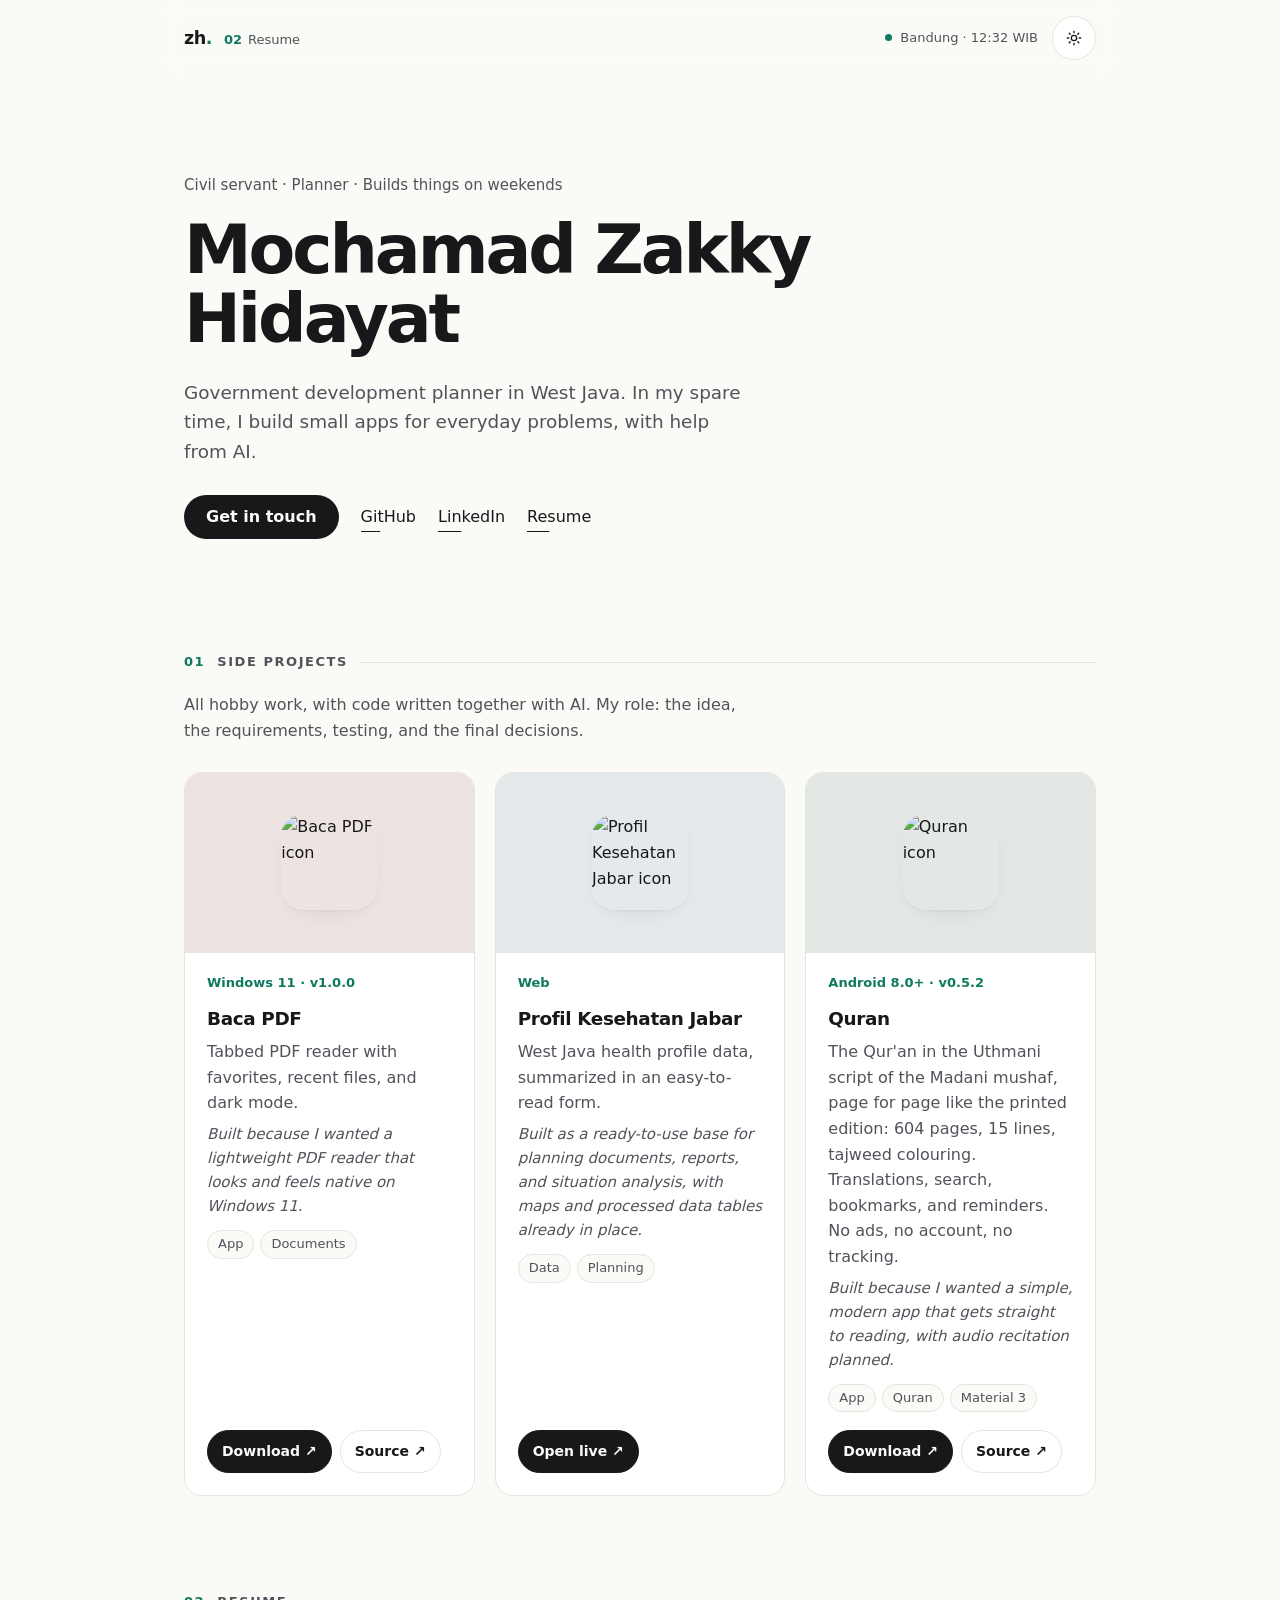
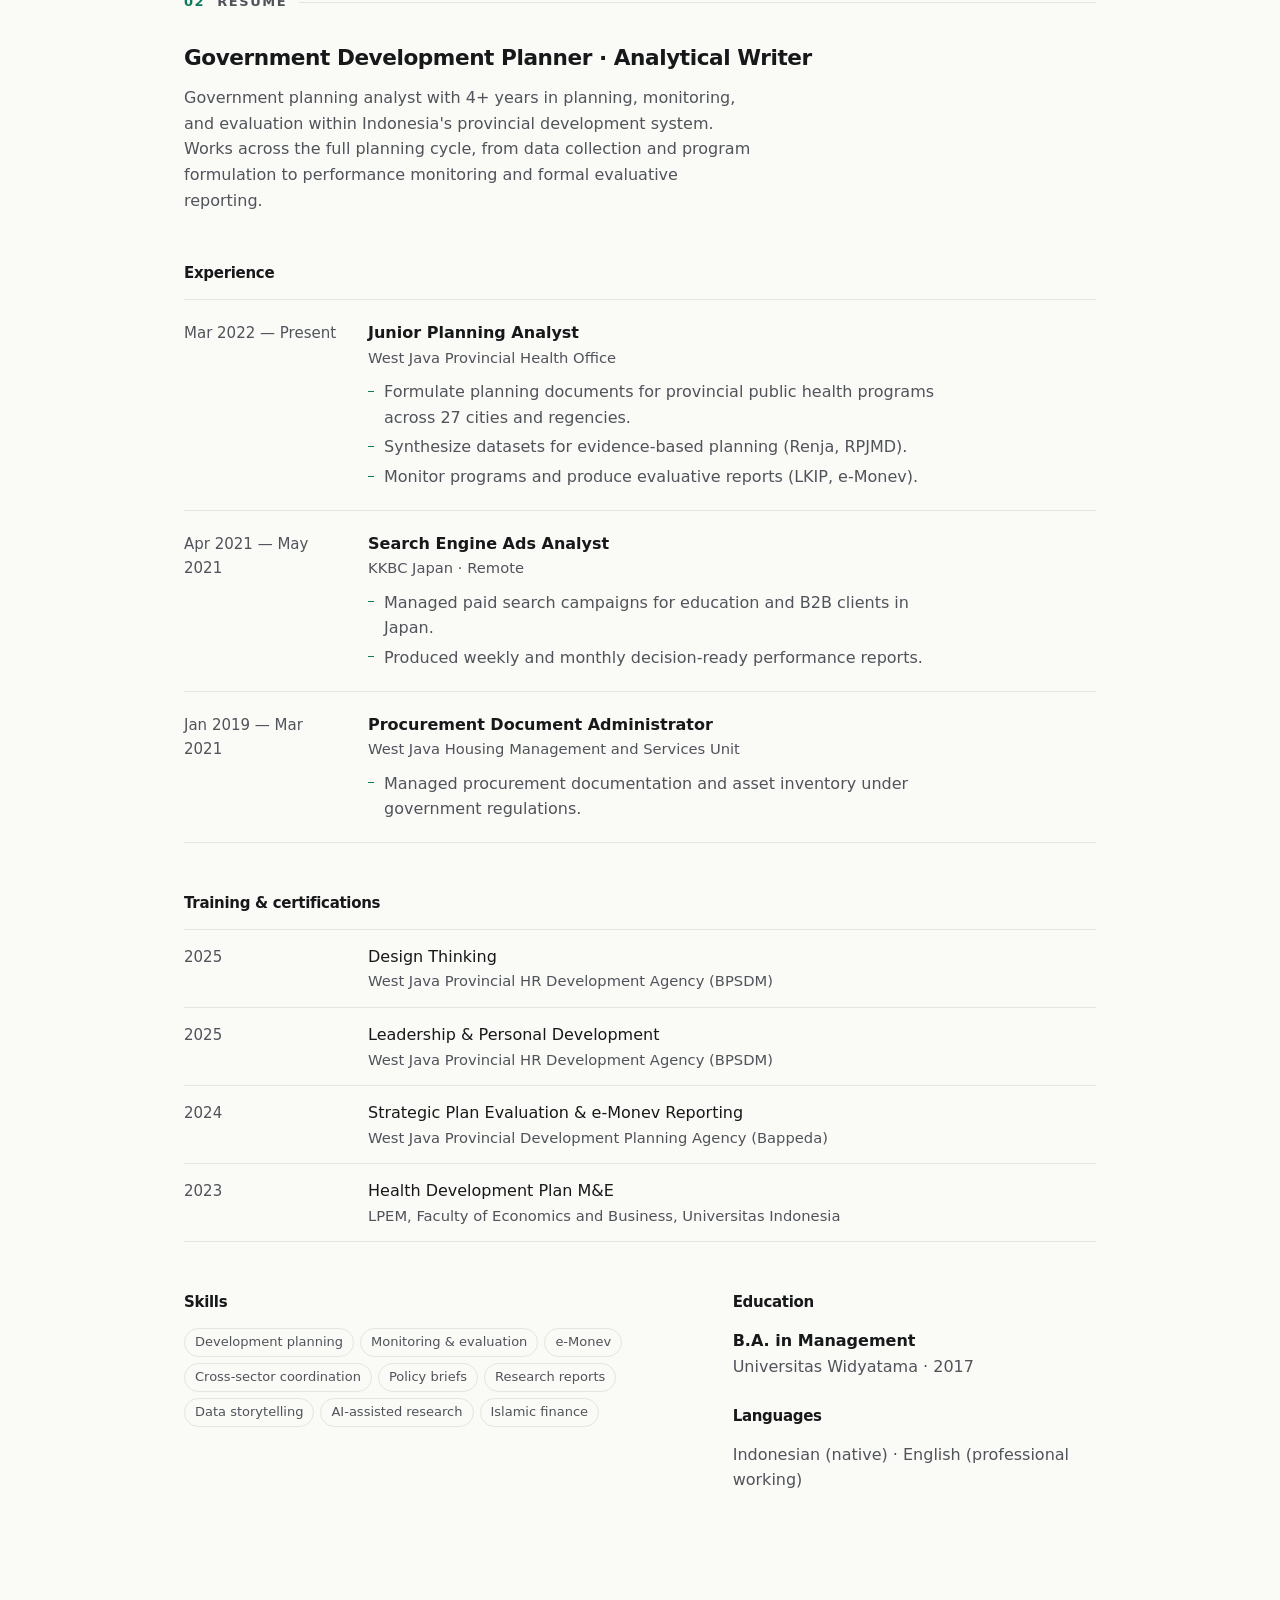
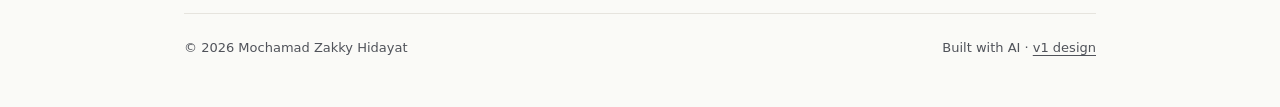
==== commit 77f9e0c9: "Self-host fonts, new link preview image, drop dead Now code, full-width hero CTA on phones - Plus Ja" ====
--- a/index.html
+++ b/index.html
@@ -24,9 +24,7 @@
   <script type="application/ld+json">
   {"@context":"https://schema.org","@type":"Person","name":"Mochamad Zakky Hidayat","jobTitle":"Government Development Planner","url":"https://zakkyhidayat.github.io/","sameAs":["https://github.com/zakkyhidayat","https://www.linkedin.com/in/mochamad-zakky-hidayat-995593264/"]}
   </script>
-  <link rel="preconnect" href="https://fonts.googleapis.com">
-  <link rel="preconnect" href="https://fonts.gstatic.com" crossorigin>
-  <link href="https://fonts.googleapis.com/css2?family=Plus+Jakarta+Sans:ital,wght@0,400;0,500;0,600;0,700;1,400&display=swap" rel="stylesheet">
+  <link rel="preload" href="assets/fonts/plus-jakarta-sans-latin.woff2" as="font" type="font/woff2" crossorigin>
   <link rel="stylesheet" href="assets/css/style.css">
   <script>
     document.documentElement.classList.add("js");
@@ -64,11 +62,6 @@
         <span class="print-only">zakkyhidayat@gmail.com</span>
       </p>
     </header>
-
-    <section id="now" class="block" hidden>
-      <h2 class="label"><span>00</span>Now</h2>
-      <ul id="now-list" class="now-list"></ul>
-    </section>
 
     <section class="block" id="projects-section">
       <h2 class="label"><span>01</span>Side projects</h2>
--- a/assets/css/style.css
+++ b/assets/css/style.css
@@ -1,3 +1,15 @@
+/* Plus Jakarta Sans (OFL), latin subset, self-hosted */
+@font-face {
+  font-family: "Plus Jakarta Sans"; font-style: italic; font-weight: 400; font-display: swap;
+  src: url("../fonts/plus-jakarta-sans-latin-italic.woff2") format("woff2");
+  unicode-range: U+0000-00FF, U+0131, U+0152-0153, U+02BB-02BC, U+02C6, U+02DA, U+02DC, U+0304, U+0308, U+0329, U+2000-206F, U+20AC, U+2122, U+2191, U+2193, U+2212, U+2215, U+FEFF, U+FFFD;
+}
+@font-face {
+  font-family: "Plus Jakarta Sans"; font-style: normal; font-weight: 400 700; font-display: swap;
+  src: url("../fonts/plus-jakarta-sans-latin.woff2") format("woff2");
+  unicode-range: U+0000-00FF, U+0131, U+0152-0153, U+02BB-02BC, U+02C6, U+02DA, U+02DC, U+0304, U+0308, U+0329, U+2000-206F, U+20AC, U+2122, U+2191, U+2193, U+2212, U+2215, U+FEFF, U+FFFD;
+}
+
 :root {
   --bg: #fafaf7;
   --surface: #ffffff;
@@ -98,6 +110,8 @@
   background: var(--text); color: var(--bg); font-weight: 600; transition: background .2s ease, color .2s ease;
 }
 .btn:hover { background: var(--accent); color: #fff; }
+
+@media (max-width: 600px) { .links .btn { flex: 0 0 100%; justify-content: center; } }
 
 /* keyboard focus + skip link */
 a:focus-visible, button:focus-visible { outline: 2px solid var(--accent); outline-offset: 3px; border-radius: 4px; }
@@ -163,10 +177,6 @@
   background: var(--bg); border: 1px solid var(--line); color: var(--muted);
 }
 
-/* now */
-.now-list li { padding: 12px 0; border-bottom: 1px solid var(--line); }
-.now-list li::before { content: "→"; color: var(--accent); margin-right: 10px; }
-
 /* resume */
 .cv-summary { max-width: 720px; margin-bottom: 48px; }
 .cv-summary p { max-width: 56ch; }
@@ -256,7 +266,7 @@
 @media print {
   :root:root:root { --bg: #fff; --surface: #fff; --text: #111; --muted: #444; --line: #bbb; --accent: #0f7a5f; color-scheme: light; }
   body { background: #fff; background-image: none; font-size: 10pt; line-height: 1.4; }
-  .top, .skip, #projects-section, #now, .caret, footer, #theme-toggle,
+  .top, .skip, #projects-section, .caret, footer, #theme-toggle,
   .links .btn, .links a[href^="#"] { display: none !important; }
   .wrap { max-width: none; padding: 0; }
   .hero { margin-bottom: 14pt; max-width: none; }
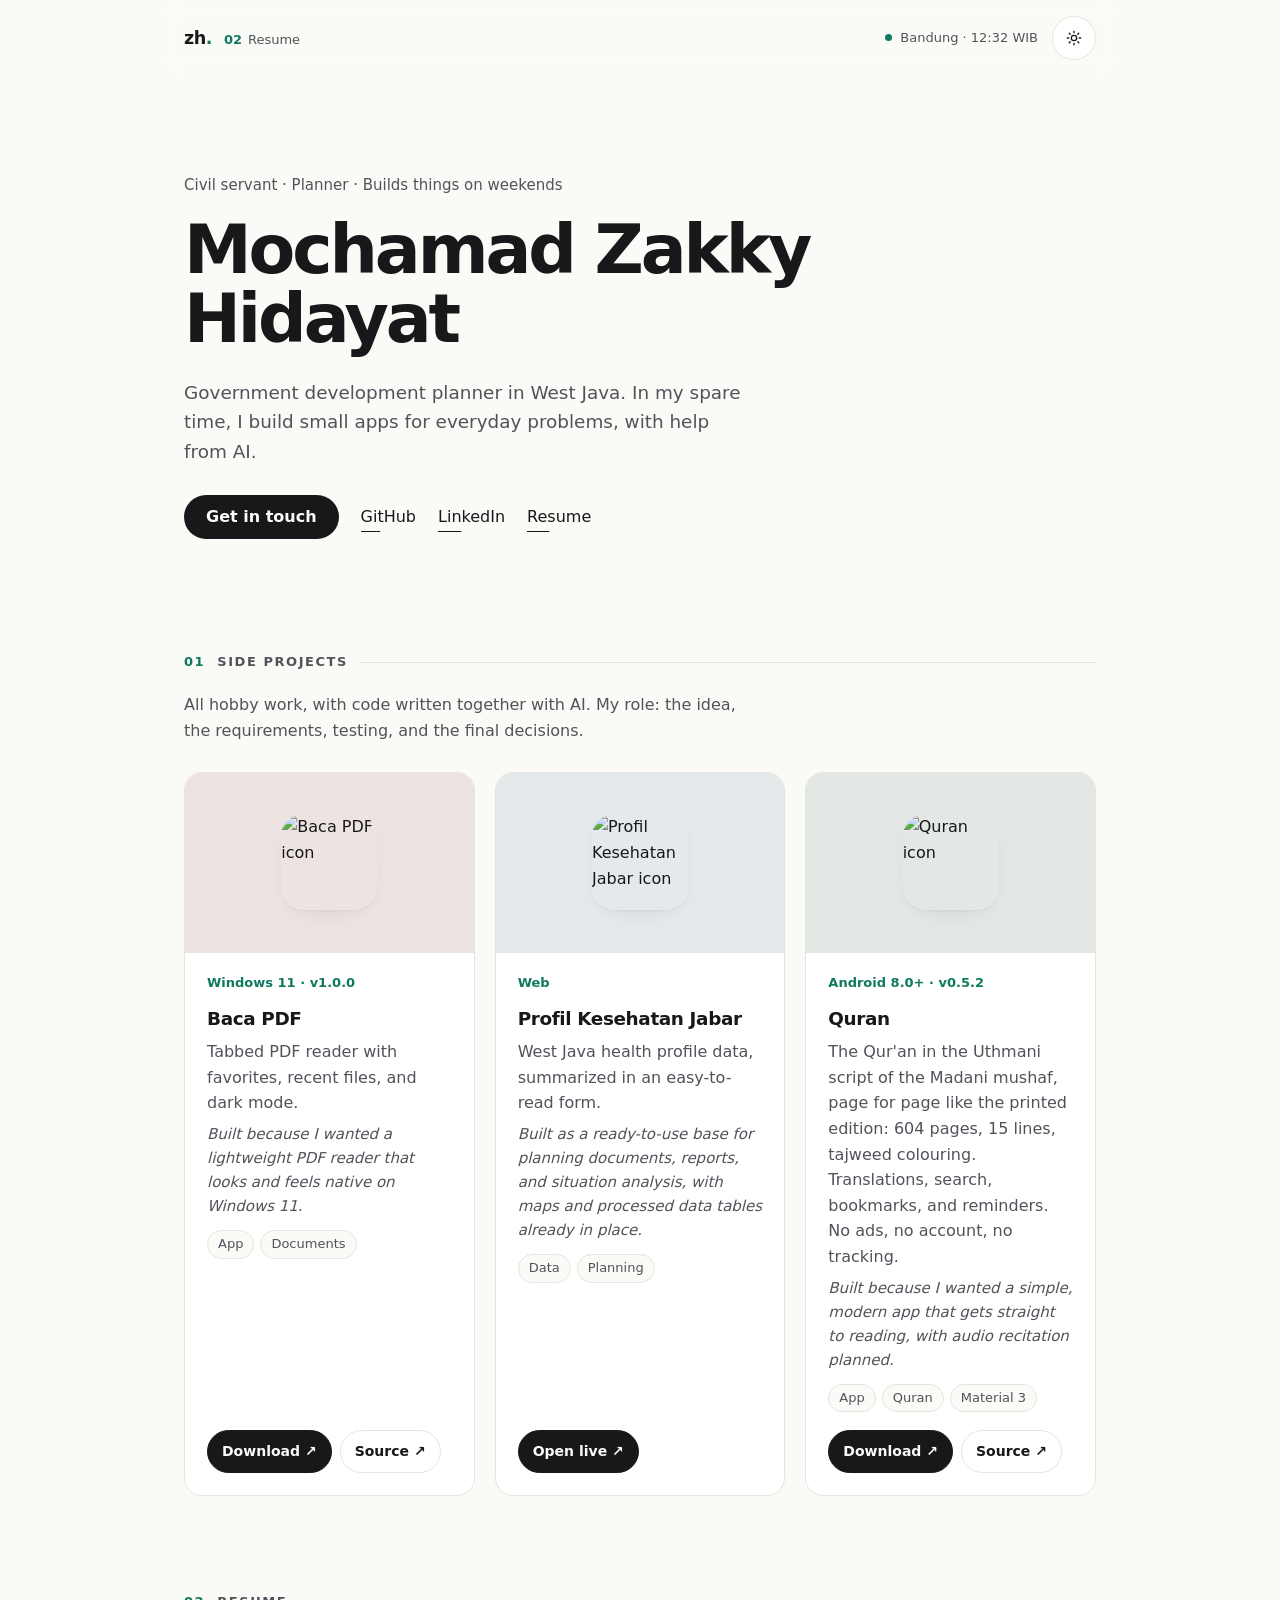
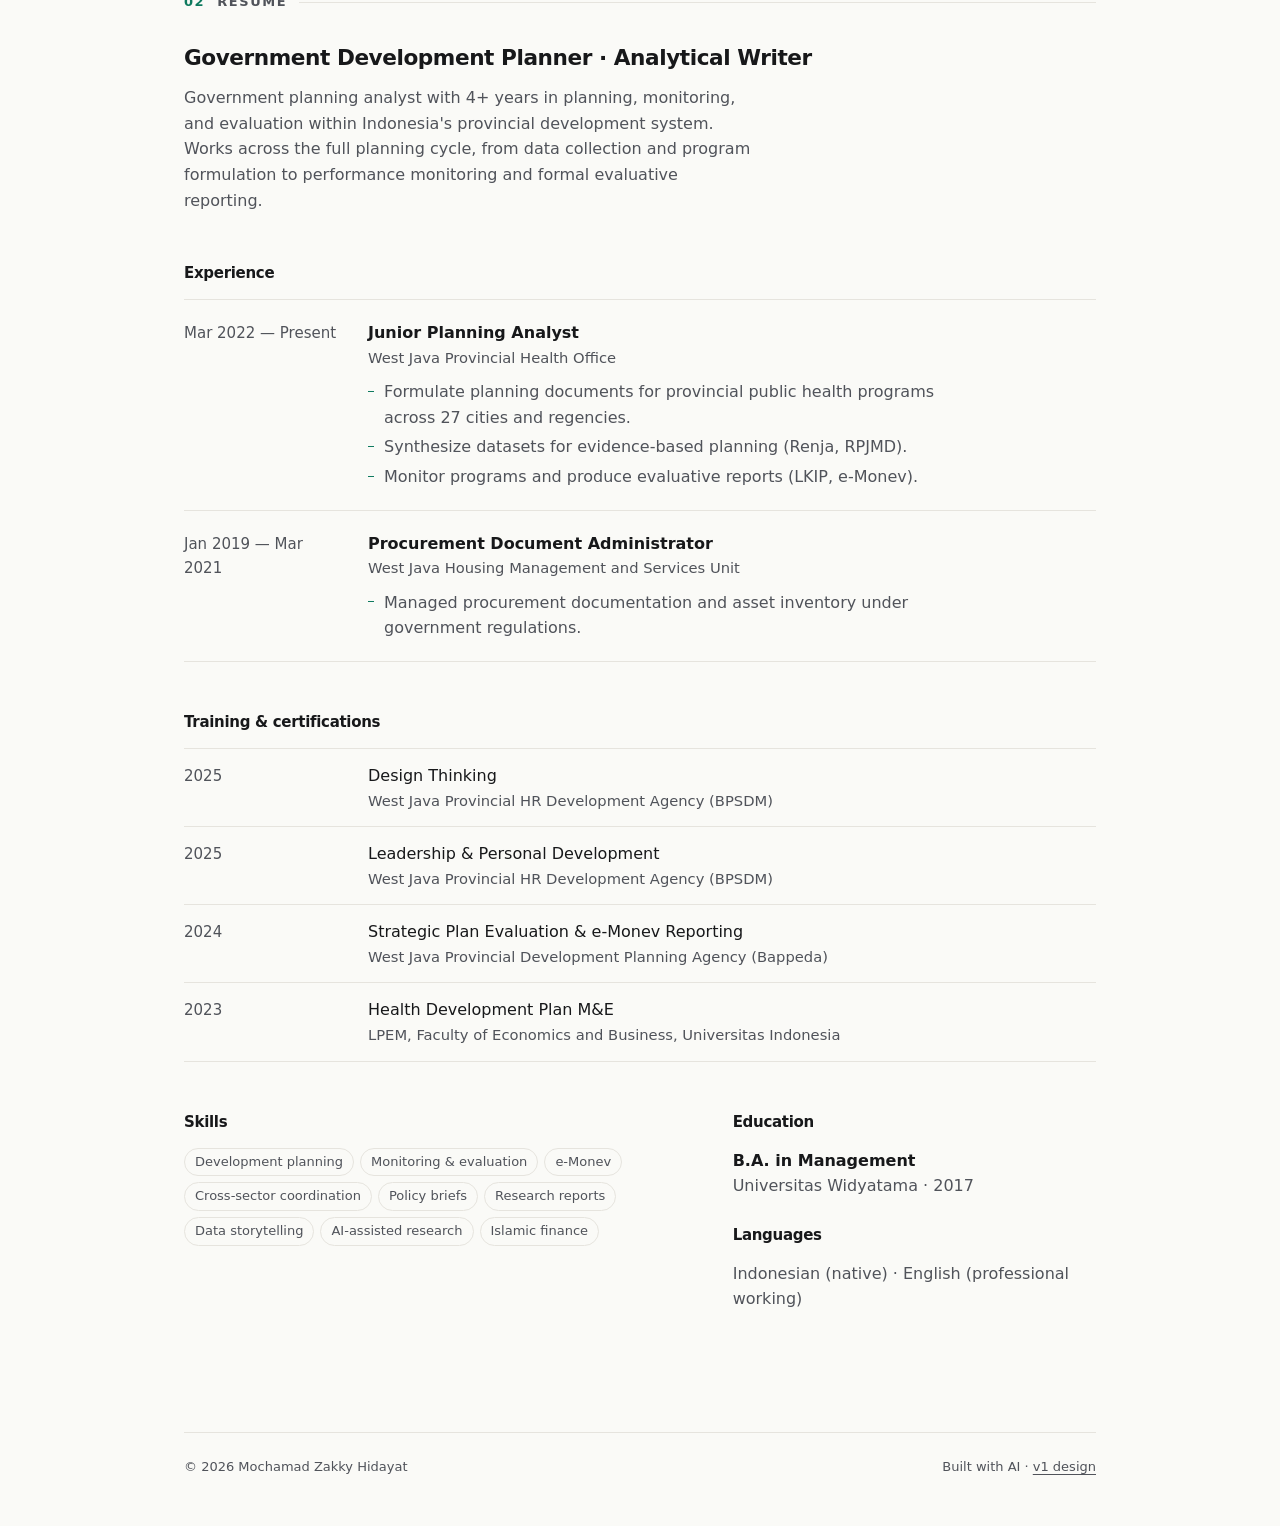
==== commit ca4d1df2: "Hide KKBC Japan entry from the resume (home and archive) until evidence is ready Kept in the source " ====
--- a/index.html
+++ b/index.html
@@ -91,6 +91,7 @@
             </ul>
           </div>
         </li>
+        <!-- Hidden for now (KKBC Japan); remove the comment markers to restore.
         <li>
           <span class="when">Apr 2021 — May 2021</span>
           <div>
@@ -102,6 +103,7 @@
             </ul>
           </div>
         </li>
+        -->
         <li>
           <span class="when">Jan 2019 — Mar 2021</span>
           <div>
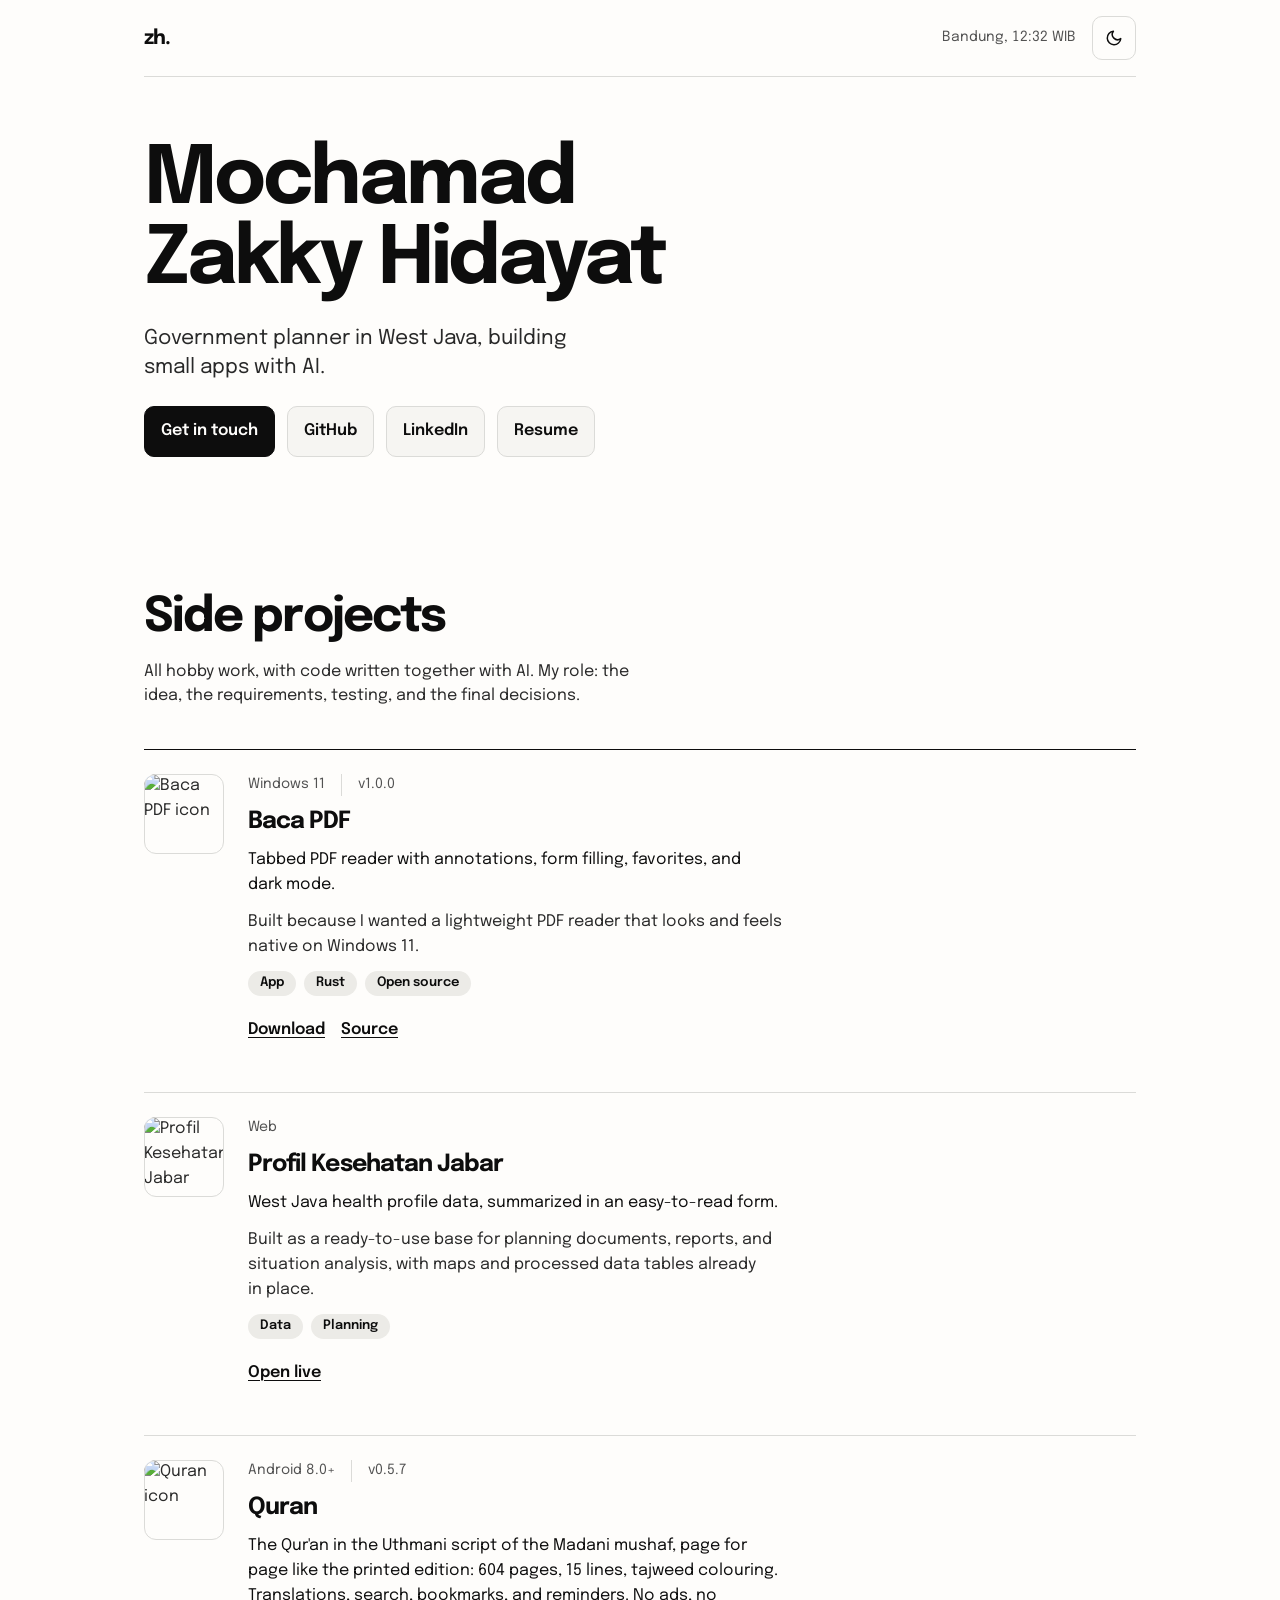
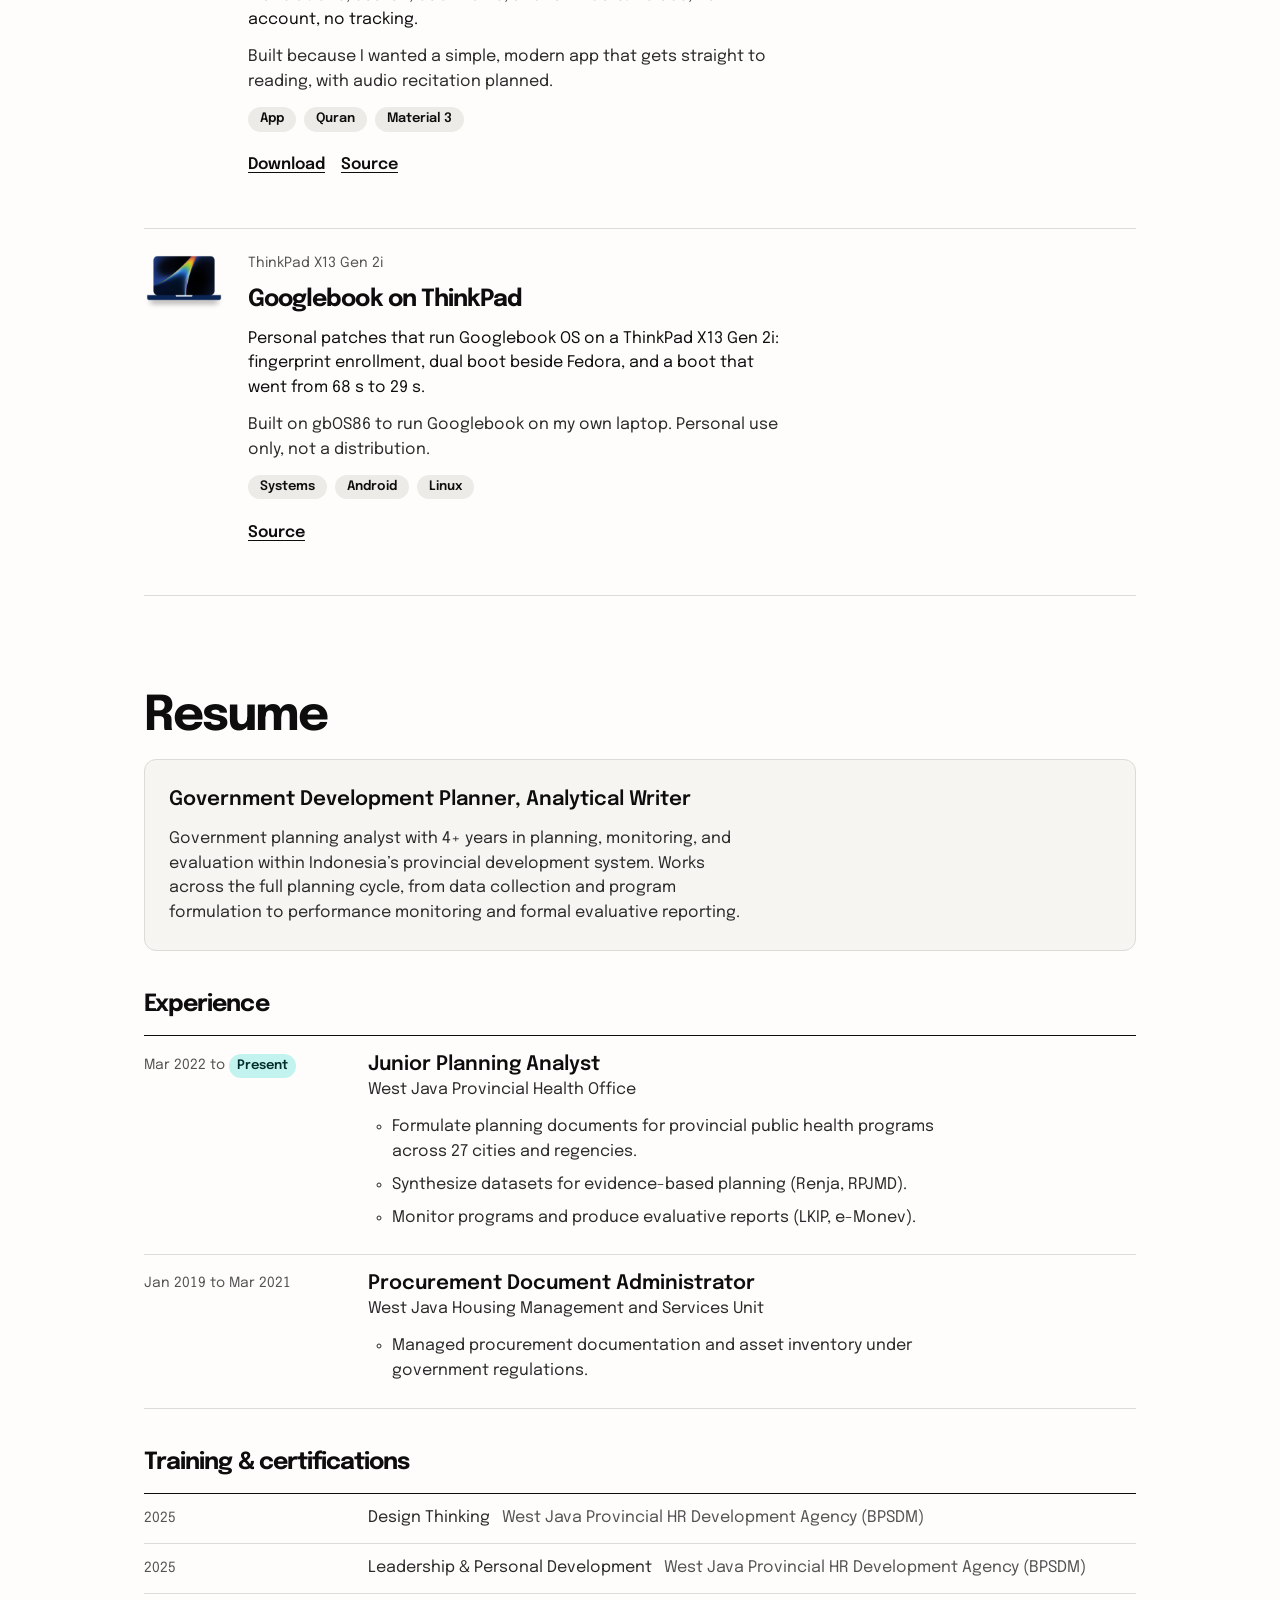
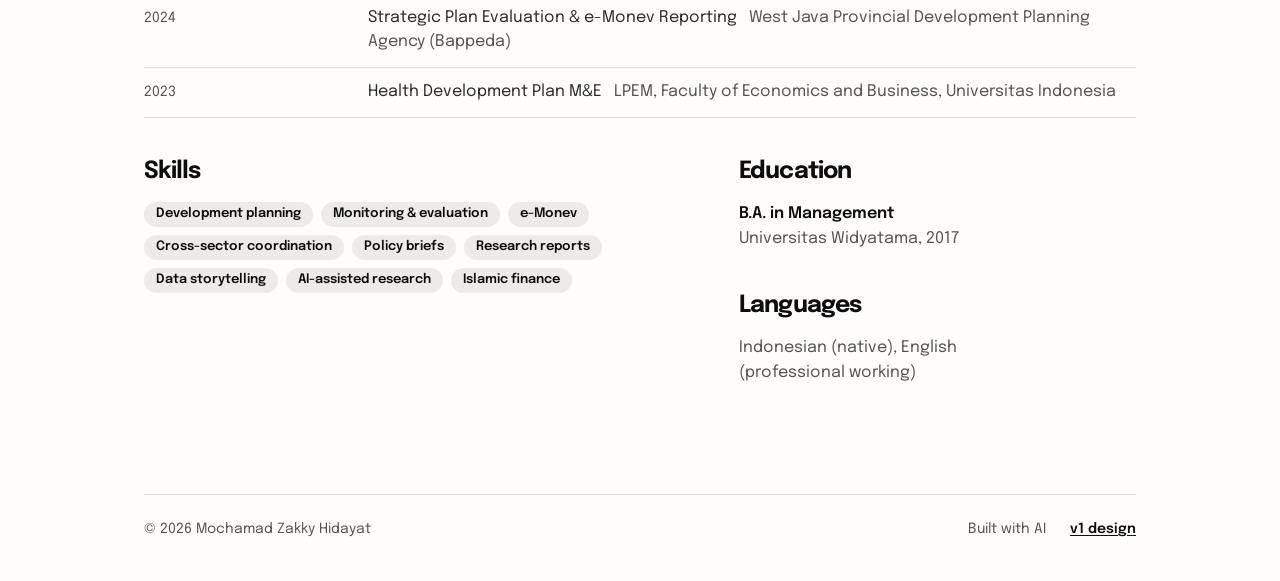
==== commit c87055e8: "Redesign with the Hallmark Ink theme White paper, hueless ink, Epilogue (self-hosted), hairline-rule" ====
--- a/index.html
+++ b/index.html
@@ -3,11 +3,11 @@
 <head>
   <meta charset="utf-8">
   <meta name="viewport" content="width=device-width, initial-scale=1">
-  <title>Mochamad Zakky Hidayat · Government development planner</title>
+  <title>Mochamad Zakky Hidayat: Government development planner</title>
   <meta name="description" content="Side projects and resume of a government development planner.">
   <link rel="canonical" href="https://zakkyhidayat.github.io/">
-  <meta name="theme-color" id="tc-light" content="#fafaf7" media="(prefers-color-scheme: light)">
-  <meta name="theme-color" id="tc-dark" content="#0e0f10" media="(prefers-color-scheme: dark)">
+  <meta name="theme-color" id="tc-light" content="#fefdfb" media="(prefers-color-scheme: light)">
+  <meta name="theme-color" id="tc-dark" content="#0c0b08" media="(prefers-color-scheme: dark)">
   <link rel="icon" href="assets/img/favicon.svg" type="image/svg+xml">
   <meta property="og:type" content="website">
   <meta property="og:url" content="https://zakkyhidayat.github.io/">
@@ -24,13 +24,13 @@
   <script type="application/ld+json">
   {"@context":"https://schema.org","@type":"Person","name":"Mochamad Zakky Hidayat","jobTitle":"Government Development Planner","url":"https://zakkyhidayat.github.io/","sameAs":["https://github.com/zakkyhidayat","https://www.linkedin.com/in/mochamad-zakky-hidayat-995593264/"]}
   </script>
-  <link rel="preload" href="assets/fonts/plus-jakarta-sans-latin.woff2" as="font" type="font/woff2" crossorigin>
+  <link rel="preload" href="assets/fonts/epilogue-latin-700-normal.woff2" as="font" type="font/woff2" crossorigin>
+  <link rel="preload" href="assets/fonts/epilogue-latin-400-normal.woff2" as="font" type="font/woff2" crossorigin>
   <link rel="stylesheet" href="assets/css/style.css">
   <script>
-    document.documentElement.classList.add("js");
     try { const t = localStorage.getItem("theme"); if (t) document.documentElement.dataset.theme = t; } catch (e) {}
     window.setThemeColor = function (t) {
-      const c = t === "dark" ? "#0e0f10" : "#fafaf7";
+      const c = t === "dark" ? "#0c0b08" : "#fefdfb";
       ["tc-light", "tc-dark"].forEach(function (id) { const m = document.getElementById(id); if (m) m.content = c; });
     };
   </script>
@@ -38,49 +38,48 @@
 <body>
   <a class="skip" href="#main">Skip to content</a>
   <div class="wrap">
-    <nav class="top">
-      <div class="top-left"><a class="mark" href="#top" aria-label="Home">zh<span>.</span></a><span class="where" id="where" aria-hidden="true"></span></div>
+    <nav class="top" aria-label="Site">
+      <a class="mark" href="#top" aria-label="Home">zh.</a>
       <div class="top-right">
-        <span class="clock" title="Local time in Bandung"><i class="pulse"></i><span id="clock">Bandung</span></span>
+        <span class="clock" title="Local time in Bandung" id="clock">Bandung</span>
         <button id="theme-toggle" class="icon-btn" aria-label="Toggle theme">
-          <svg class="sun" viewBox="0 0 24 24" width="16" height="16" fill="none" stroke="currentColor" stroke-width="2" stroke-linecap="round"><circle cx="12" cy="12" r="4"/><path d="M12 2v2M12 20v2M4.9 4.9l1.4 1.4M17.7 17.7l1.4 1.4M2 12h2M20 12h2M4.9 19.1l1.4-1.4M17.7 6.3l1.4-1.4"/></svg>
-          <svg class="moon" viewBox="0 0 24 24" width="16" height="16" fill="none" stroke="currentColor" stroke-width="2" stroke-linecap="round" stroke-linejoin="round"><path d="M21 12.8A9 9 0 1 1 11.2 3a7 7 0 0 0 9.8 9.8z"/></svg>
+          <svg class="sun" viewBox="0 0 24 24" width="18" height="18" fill="none" stroke="currentColor" stroke-width="2" stroke-linecap="round"><circle cx="12" cy="12" r="4"/><path d="M12 2v2M12 20v2M4.9 4.9l1.4 1.4M17.7 17.7l1.4 1.4M2 12h2M20 12h2M4.9 19.1l1.4-1.4M17.7 6.3l1.4-1.4"/></svg>
+          <svg class="moon" viewBox="0 0 24 24" width="18" height="18" fill="none" stroke="currentColor" stroke-width="2" stroke-linecap="round" stroke-linejoin="round"><path d="M21 12.8A9 9 0 1 1 11.2 3a7 7 0 0 0 9.8 9.8z"/></svg>
         </button>
       </div>
     </nav>
 
     <main id="main">
     <header class="hero" id="top">
-      <p class="eyebrow">Civil servant · Planner · Builds things on weekends</p>
-      <h1 aria-label="Mochamad Zakky Hidayat"><span id="name" aria-hidden="true">Mochamad Zakky Hidayat</span><span class="caret" aria-hidden="true"></span></h1>
-      <p class="lead">Government development planner in West Java. In my spare time, I build small apps for everyday problems, with help from AI.</p>
+      <h1 id="name">Mochamad Zakky Hidayat</h1>
+      <p class="lead">Government planner in West Java, building small apps with AI.</p>
       <p class="links">
-        <a class="btn" href="mailto:zakkyhidayat@gmail.com">Get in touch</a>
-        <a href="https://github.com/zakkyhidayat">GitHub</a>
-        <a href="https://www.linkedin.com/in/mochamad-zakky-hidayat-995593264/">LinkedIn</a>
-        <a href="#cv">Resume</a>
+        <a class="btn btn--primary" href="mailto:zakkyhidayat@gmail.com">Get in touch</a>
+        <a class="btn" href="https://github.com/zakkyhidayat">GitHub</a>
+        <a class="btn" href="https://www.linkedin.com/in/mochamad-zakky-hidayat-995593264/">LinkedIn</a>
+        <a class="btn" href="#cv">Resume</a>
         <span class="print-only">zakkyhidayat@gmail.com</span>
       </p>
     </header>
 
     <section class="block" id="projects-section">
-      <h2 class="label"><span>01</span>Side projects</h2>
+      <h2>Side projects</h2>
       <p class="section-note">All hobby work, with code written together with AI. My role: the idea, the requirements, testing, and the final decisions.</p>
       <ul id="projects" class="projects"></ul>
     </section>
 
     <section id="cv" class="block">
-      <h2 class="label"><span>02</span>Resume</h2>
+      <h2>Resume</h2>
 
       <div class="cv-summary">
-        <p class="cv-role">Government Development Planner · Analytical Writer</p>
-        <p>Government planning analyst with 4+ years in planning, monitoring, and evaluation within Indonesia's provincial development system. Works across the full planning cycle, from data collection and program formulation to performance monitoring and formal evaluative reporting.</p>
+        <p class="cv-role">Government Development Planner, Analytical Writer</p>
+        <p>Government planning analyst with 4+ years in planning, monitoring, and evaluation within Indonesia’s provincial development system. Works across the full planning cycle, from data collection and program formulation to performance monitoring and formal evaluative reporting.</p>
       </div>
 
       <h3 class="sub">Experience</h3>
       <ol class="rows">
         <li>
-          <span class="when">Mar 2022 — Present</span>
+          <span class="when">Mar 2022 to <b class="pill">Present</b></span>
           <div>
             <strong>Junior Planning Analyst</strong>
             <em>West Java Provincial Health Office</em>
@@ -93,10 +92,10 @@
         </li>
         <!-- Hidden for now (KKBC Japan); remove the comment markers to restore.
         <li>
-          <span class="when">Apr 2021 — May 2021</span>
+          <span class="when">Apr 2021 to May 2021</span>
           <div>
             <strong>Search Engine Ads Analyst</strong>
-            <em>KKBC Japan · Remote</em>
+            <em>KKBC Japan, Remote</em>
             <ul>
               <li>Managed paid search campaigns for education and B2B clients in Japan.</li>
               <li>Produced weekly and monthly decision-ready performance reports.</li>
@@ -105,7 +104,7 @@
         </li>
         -->
         <li>
-          <span class="when">Jan 2019 — Mar 2021</span>
+          <span class="when">Jan 2019 to Mar 2021</span>
           <div>
             <strong>Procurement Document Administrator</strong>
             <em>West Java Housing Management and Services Unit</em>
@@ -135,16 +134,16 @@
         </div>
         <div>
           <h3 class="sub">Education</h3>
-          <p><strong>B.A. in Management</strong><br><span class="muted">Universitas Widyatama · 2017</span></p>
+          <p><strong>B.A. in Management</strong><br><span class="muted">Universitas Widyatama, 2017</span></p>
           <h3 class="sub">Languages</h3>
-          <p class="muted">Indonesian (native) · English (professional working)</p>
+          <p class="muted">Indonesian (native), English (professional working)</p>
         </div>
       </div>
     </section>
 
     </main>
 
-    <footer><span>© <span id="year"></span> Mochamad Zakky Hidayat</span><span>Built with AI · <a href="archive/v1/">v1 design</a></span></footer>
+    <footer><span>© <span id="year"></span> Mochamad Zakky Hidayat</span><span>Built with AI</span><a href="archive/v1/">v1 design</a></footer>
   </div>
   <script src="assets/js/projects.js"></script>
   <script src="assets/js/main.js"></script>
--- a/assets/css/style.css
+++ b/assets/css/style.css
@@ -1,292 +1,169 @@
-/* Plus Jakarta Sans (OFL), latin subset, self-hosted */
-@font-face {
-  font-family: "Plus Jakarta Sans"; font-style: italic; font-weight: 400; font-display: swap;
-  src: url("../fonts/plus-jakarta-sans-latin-italic.woff2") format("woff2");
-  unicode-range: U+0000-00FF, U+0131, U+0152-0153, U+02BB-02BC, U+02C6, U+02DA, U+02DC, U+0304, U+0308, U+0329, U+2000-206F, U+20AC, U+2122, U+2191, U+2193, U+2212, U+2215, U+FEFF, U+FFFD;
-}
-@font-face {
-  font-family: "Plus Jakarta Sans"; font-style: normal; font-weight: 400 700; font-display: swap;
-  src: url("../fonts/plus-jakarta-sans-latin.woff2") format("woff2");
-  unicode-range: U+0000-00FF, U+0131, U+0152-0153, U+02BB-02BC, U+02C6, U+02DA, U+02DC, U+0304, U+0308, U+0329, U+2000-206F, U+20AC, U+2122, U+2191, U+2193, U+2212, U+2215, U+FEFF, U+FFFD;
-}
+/* Hallmark · shape: kept (one page, projects then resume) · genre: editorial · theme: Ink (by request) · redesign: full
+ * hero: Settled · nav: wordmark left, clock and theme toggle right · footer: one hairline row · imagery: the product icons · signature: the ruled shelf, projects as rows under one ink rule · ink: paper, dark parity
+ * axes: light/grotesk-sans/chromatic-teal · posture: restrained · contrast: pass · fold: pass · v2.0.0 */
+/* Hallmark · pre-emit critique: P4 H4 E4 S4 R4 V4 · weakest: the four project rows share one rhythm, so none leads; kept on purpose, the work is a list not a feature */
+/* Hallmark · waive 22 · ink and greys at zero chroma · a resume and projects page printed in plain black, with no hue to warm the text */
+/* Hallmark · waive 26b · no form controls and no aria-disabled on the page · the only button is the theme toggle in the nav */
+/* Hallmark · dark mode is a second parity rendering (dark-mode.md); body weight stays 400 because only static weights are self-hosted */
+
+@font-face { font-family: "Epilogue"; font-weight: 400; font-style: normal; font-display: swap; src: url("../fonts/epilogue-latin-400-normal.woff2") format("woff2"); }
+@font-face { font-family: "Epilogue"; font-weight: 600; font-style: normal; font-display: swap; src: url("../fonts/epilogue-latin-600-normal.woff2") format("woff2"); }
+@font-face { font-family: "Epilogue"; font-weight: 700; font-style: normal; font-display: swap; src: url("../fonts/epilogue-latin-700-normal.woff2") format("woff2"); }
 
 :root {
-  --bg: #fafaf7;
-  --surface: #ffffff;
-  --text: #17181a;
-  --muted: #50535a;
-  --line: #e6e4de;
-  --accent: #0f7a5f;
-  --accent-soft: #e3f1ec;
-  --shadow: 0 1px 2px rgba(23, 24, 26, .04), 0 8px 24px -12px rgba(23, 24, 26, .12);
-  --tint-amt: 6%;
-  color-scheme: light;
+  color-scheme: light dark;
+  --space-3xs: 2px; --space-2xs: 4px; --space-xs: 8px; --space-sm: 12px; --space-md: 16px; --space-lg: 24px; --space-xl: 40px; --space-2xl: 64px; --space-3xl: 96px;
+  --text-xs: 0.8125rem; --text-sm: 0.875rem; --text-md: 1rem; --text-lg: 1.25rem;
+  --text-display: clamp(2.75rem, 5vw + 1rem, 5.25rem);
+  --text-section: clamp(2rem, 2.5vw + 1rem, 3.5rem); --text-title: clamp(1.25rem, 0.75vw + 0.875rem, 1.625rem); --text-lead: clamp(1.125rem, 0.35vw + 1rem, 1.375rem);
+  --dur-micro: 120ms;
+  --container: 1120px; --gutter: 64px;
+
+  --color-paper: oklch(99.5% 0.003 100); --color-paper-2: oklch(97% 0.004 100); --color-paper-3: oklch(94% 0.006 100);
+  --color-ink: oklch(16% 0 0); --color-ink-2: oklch(28% 0 0); --color-muted: oklch(44% 0 0);
+  --color-rule: oklch(89% 0.004 100); --color-rule-2: oklch(93.5% 0.003 100);
+  --color-accent: oklch(50% 0.095 188); --color-accent-ink: oklch(99.5% 0.003 100); --color-accent-soft: oklch(93% 0.05 190); --color-accent-soft-ink: oklch(27% 0.045 190);
+  --color-focus: oklch(50% 0.095 188);
+  --font-display: "Epilogue", ui-sans-serif, system-ui, sans-serif; --font-body: var(--font-display);
+  --radius-card: 12px; --radius-control: 10px; --radius-pill: 999px; --rule-hair: 1px;
+  --tracking-display: -0.04em; --display-weight: 700;
+}
+:root[data-theme="dark"] {
+  --color-paper: oklch(15% 0.008 100); --color-paper-2: oklch(18% 0.008 100); --color-paper-3: oklch(22% 0.008 100);
+  --color-ink: oklch(95% 0.004 100); --color-ink-2: oklch(84% 0.004 100); --color-muted: oklch(70% 0.004 100);
+  --color-rule: oklch(32% 0.006 100); --color-rule-2: oklch(26% 0.006 100);
+  --color-accent: oklch(72% 0.09 188); --color-accent-ink: oklch(15% 0.008 100); --color-accent-soft: oklch(30% 0.05 190); --color-accent-soft-ink: oklch(90% 0.04 190);
+  --color-focus: oklch(74% 0.09 188);
 }
 @media (prefers-color-scheme: dark) {
-  :root:not([data-theme="light"]) {
-    --bg: #0e0f10; --surface: #16181a; --text: #ecece8; --muted: #a8abb0;
-    --line: #26292c; --accent: #4cc9a4; --accent-soft: #15302a;
-    --shadow: 0 1px 2px rgba(0,0,0,.3), 0 8px 24px -12px rgba(0,0,0,.6);
-    --tint-amt: 4%;
-    color-scheme: dark;
+  :root:not([data-theme]) {
+    --color-paper: oklch(15% 0.008 100); --color-paper-2: oklch(18% 0.008 100); --color-paper-3: oklch(22% 0.008 100);
+    --color-ink: oklch(95% 0.004 100); --color-ink-2: oklch(84% 0.004 100); --color-muted: oklch(70% 0.004 100);
+    --color-rule: oklch(32% 0.006 100); --color-rule-2: oklch(26% 0.006 100);
+    --color-accent: oklch(72% 0.09 188); --color-accent-ink: oklch(15% 0.008 100); --color-accent-soft: oklch(30% 0.05 190); --color-accent-soft-ink: oklch(90% 0.04 190);
+    --color-focus: oklch(74% 0.09 188);
   }
 }
-:root[data-theme="dark"] {
-  --bg: #0e0f10; --surface: #16181a; --text: #ecece8; --muted: #a8abb0;
-  --line: #26292c; --accent: #4cc9a4; --accent-soft: #15302a;
-  --shadow: 0 1px 2px rgba(0,0,0,.3), 0 8px 24px -12px rgba(0,0,0,.6);
-  --tint-amt: 4%;
-  color-scheme: dark;
-}
+:root[data-theme="light"] { color-scheme: light; }
+:root[data-theme="dark"] { color-scheme: dark; }
 
-* { box-sizing: border-box; margin: 0; padding: 0; }
-html { scroll-behavior: smooth; }
-body {
-  font-family: "Plus Jakarta Sans", system-ui, sans-serif;
-  background: var(--bg); color: var(--text);
-  line-height: 1.6; font-size: 16px;
-  -webkit-font-smoothing: antialiased;
-  /* faint accent glow at the top of the page */
-  background-image: radial-gradient(60rem 28rem at 15% -10%, var(--accent-soft), transparent 70%);
-  background-repeat: no-repeat;
-}
-a { color: inherit; text-decoration: none; }
-ul, ol { list-style: none; }
-img { max-width: 100%; }
+*, *::before, *::after { box-sizing: border-box; }
+html, body { overflow-x: clip; }
+html { scrollbar-color: var(--color-muted) var(--color-paper); scroll-padding-top: var(--space-2xl); scroll-behavior: smooth; }
+body { margin: 0; background: var(--color-paper); color: var(--color-ink-2); font-family: var(--font-body); font-size: var(--text-md); line-height: 1.55; -webkit-font-smoothing: antialiased; }
+::selection { background: var(--color-accent-soft); color: var(--color-accent-soft-ink); }
+:focus-visible { outline: 2px solid var(--color-focus); outline-offset: 2px; }
+a { color: var(--color-ink); font-weight: 600; text-decoration-thickness: 1px; text-underline-offset: 0.16em; transition: text-decoration-color var(--dur-micro) linear; }
+a:hover { text-decoration-color: var(--color-accent); }
+h1, h2, h3 { margin: 0; color: var(--color-ink); font-family: var(--font-display); font-weight: var(--display-weight); font-synthesis: none; letter-spacing: var(--tracking-display); line-height: 1.05; overflow-wrap: break-word; min-width: 0; text-wrap: balance; }
+h1 { max-width: 12ch; font-size: var(--text-display); line-height: 1; }
+h2 { font-size: var(--text-section); }
+h3 { font-size: var(--text-title); line-height: 1.2; }
+p { margin: 0; text-wrap: pretty; }
+img { max-width: 100%; height: auto; display: block; }
+svg { display: block; }
+ul, ol { margin: 0; padding: 0; }
+button { font: inherit; }
+.skip { position: absolute; left: var(--space-md); top: -100px; z-index: 10; background: var(--color-ink); color: var(--color-paper); padding: var(--space-sm) var(--space-md); border-radius: var(--radius-control); }
+.skip:focus { top: var(--space-md); }
 
-.wrap { max-width: 960px; margin: 0 auto; padding: 28px 24px 48px; }
-@media (max-width: 600px) { .wrap { padding: 20px 16px 40px; } }
+.wrap { width: 100%; max-width: var(--container); margin-inline: auto; padding-inline: var(--gutter); }
 
 /* nav */
-.top { display: flex; justify-content: space-between; align-items: center; gap: 12px; }
-.mark { font-weight: 700; font-size: 1.1rem; letter-spacing: -.03em; }
-.mark span { color: var(--accent); }
-.top-right { display: flex; align-items: center; gap: 14px; }
-.clock { display: inline-flex; align-items: center; gap: 8px; font-size: .8125rem; color: var(--muted); font-variant-numeric: tabular-nums; }
-.pulse { width: 7px; height: 7px; border-radius: 50%; background: var(--accent); position: relative; }
-.pulse::after {
-  content: ""; position: absolute; inset: -4px; border-radius: 50%;
-  border: 1px solid var(--accent); opacity: 0; animation: ping 2.4s ease-out infinite;
-}
-@keyframes ping { 0% { transform: scale(.4); opacity: .8; } 100% { transform: scale(1.4); opacity: 0; } }
-.icon-btn {
-  width: 44px; height: 44px; border-radius: 50%; display: grid; place-items: center;
-  border: 1px solid var(--line); background: var(--surface); color: var(--text); cursor: pointer;
-}
-.icon-btn:hover { border-color: var(--muted); }
-.icon-btn .moon { display: none; }
-:root[data-theme="dark"] .icon-btn .sun { display: none; }
-:root[data-theme="dark"] .icon-btn .moon { display: block; }
-@media (prefers-color-scheme: dark) {
-  :root:not([data-theme="light"]) .icon-btn .sun { display: none; }
-  :root:not([data-theme="light"]) .icon-btn .moon { display: block; }
-}
+.top { display: flex; align-items: center; justify-content: space-between; gap: var(--space-md); padding-block: var(--space-md); border-bottom: var(--rule-hair) solid var(--color-rule); }
+.mark { font-family: var(--font-display); font-weight: 700; font-size: var(--text-lg); letter-spacing: var(--tracking-display); text-decoration: none; min-height: 44px; display: inline-flex; align-items: center; }
+.top-right { display: flex; align-items: center; gap: var(--space-md); }
+.clock { font-size: var(--text-sm); color: var(--color-muted); font-variant-numeric: tabular-nums; }
+.icon-btn { width: 44px; height: 44px; display: inline-grid; place-items: center; background: transparent; color: var(--color-ink); border: var(--rule-hair) solid var(--color-rule); border-radius: var(--radius-control); cursor: pointer; transition: border-color var(--dur-micro) linear, color var(--dur-micro) linear; }
+.icon-btn:hover { border-color: var(--color-ink); color: var(--color-accent); }
+.icon-btn:active, .btn:active { transform: translateY(1px); }
+.sun { display: none; }
+:root[data-theme="dark"] .sun { display: block; }
+:root[data-theme="dark"] .moon { display: none; }
+@media (prefers-color-scheme: dark) { :root:not([data-theme]) .sun { display: block; } :root:not([data-theme]) .moon { display: none; } }
+
+/* controls */
+.btn { display: inline-flex; align-items: center; min-height: 44px; padding: var(--space-sm) var(--space-md); border: var(--rule-hair) solid var(--color-rule); border-radius: var(--radius-control); background: var(--color-paper-2); color: var(--color-ink); font-weight: 600; text-decoration: none; transition: border-color var(--dur-micro) linear, color var(--dur-micro) linear; }
+.btn:hover { border-color: var(--color-ink); color: var(--color-ink); }
+.btn--primary { background: var(--color-ink); border-color: var(--color-ink); color: var(--color-paper); }
+.btn--primary:hover { color: var(--color-paper); background: var(--color-ink-2); }
+.pill { display: inline-flex; padding: var(--space-3xs) var(--space-xs); border-radius: var(--radius-pill); background: var(--color-accent-soft); color: var(--color-accent-soft-ink); font-size: var(--text-xs); font-weight: 600; line-height: 1.5; }
+.tags { display: flex; flex-wrap: wrap; gap: var(--space-xs); }
+.tags span { display: inline-flex; padding: var(--space-3xs) var(--space-sm); border-radius: var(--radius-pill); background: var(--color-paper-3); color: var(--color-ink); font-size: var(--text-xs); font-weight: 600; line-height: 1.6; }
 
 /* hero */
-.hero { margin-bottom: 112px; max-width: 720px; }
-.eyebrow { font-size: .9375rem; color: var(--muted); margin-bottom: 18px; }
-h1 {
-  font-size: clamp(2.4rem, 7vw, 4.25rem); font-weight: 700;
-  letter-spacing: -.045em; line-height: 1.02;
-}
-.caret {
-  display: inline-block; width: .09em; height: .78em; margin-left: .08em;
-  background: var(--accent); vertical-align: -.04em; animation: blink 1.2s steps(1) infinite;
-}
-@keyframes blink { 50% { opacity: 0; } }
-.lead { margin-top: 24px; font-size: 1.15rem; color: var(--muted); max-width: 560px; }
-.links { margin-top: 28px; display: flex; flex-wrap: wrap; align-items: center; gap: 8px 22px; font-weight: 500; }
-.links a:not(.btn) { position: relative; padding: 10px 0; }
-.links a:not(.btn)::after {
-  content: ""; position: absolute; left: 0; right: 0; bottom: 8px; height: 1px;
-  background: currentColor; transform: scaleX(.35); transform-origin: left; transition: transform .25s ease;
-}
-.links a:not(.btn):hover::after { transform: scaleX(1); }
-.links a:not(.btn):hover { color: var(--accent); }
+.hero { padding-block: var(--space-2xl) var(--space-xl); display: grid; gap: var(--space-lg); justify-items: start; }
+.lead { font-size: var(--text-lead); line-height: 1.4; max-width: 36ch; color: var(--color-ink-2); }
+.links { display: flex; flex-wrap: wrap; gap: var(--space-sm); }
+.print-only { display: none; }
 
-/* primary action */
-.btn {
-  display: inline-flex; align-items: center; min-height: 44px; padding: 0 22px; border-radius: 999px;
-  background: var(--text); color: var(--bg); font-weight: 600; transition: background .2s ease, color .2s ease;
-}
-.btn:hover { background: var(--accent); color: #fff; }
+/* sections */
+.block { padding-top: var(--space-3xl); }
+.block > h2 { margin-bottom: var(--space-md); }
+.section-note { max-width: 56ch; margin-bottom: var(--space-xl); }
 
-@media (max-width: 600px) { .links .btn { flex: 0 0 100%; justify-content: center; } }
-
-/* keyboard focus + skip link */
-a:focus-visible, button:focus-visible { outline: 2px solid var(--accent); outline-offset: 3px; border-radius: 4px; }
-.btn:focus-visible { border-radius: 999px; }
-.skip {
-  position: absolute; left: 16px; top: -64px; z-index: 20; padding: 10px 16px; border-radius: 8px;
-  background: var(--text); color: var(--bg); font-weight: 600; transition: top .2s ease;
-}
-.skip:focus { top: 12px; }
-
-/* section labels: number + title + hairline */
-.block { margin-bottom: 96px; }
-.label {
-  display: flex; align-items: center; gap: 12px;
-  font-size: .8125rem; font-weight: 600; text-transform: uppercase; letter-spacing: .12em;
-  color: var(--muted); margin-bottom: 28px;
-}
-.label span { color: var(--accent); font-variant-numeric: tabular-nums; }
-.label::after { content: ""; flex: 1; height: 1px; background: var(--line); }
-
-/* projects */
-.projects { display: grid; grid-template-columns: repeat(auto-fill, minmax(280px, 1fr)); gap: 20px; }
-.project {
-  display: flex; flex-direction: column; overflow: hidden;
-  background: var(--surface); border: 1px solid var(--line); border-radius: 18px;
-  transition: transform .25s ease, box-shadow .25s ease, border-color .25s ease;
-}
-.project:hover { transform: translateY(-3px); box-shadow: var(--shadow); border-color: transparent; }
-.media { aspect-ratio: 16 / 10; border-bottom: 1px solid var(--line); background: var(--bg); overflow: hidden; }
-.media img { width: 100%; height: 100%; object-fit: cover; display: block; }
-.media.icon-only { display: grid; place-items: center; background: var(--accent-soft); }
-.media.icon-only[style*="--tint"] { background: color-mix(in srgb, var(--tint) var(--tint-amt), color-mix(in srgb, var(--muted) 6%, var(--bg))); }
-.media.icon-only img { width: 96px; height: 96px; object-fit: contain; border-radius: 22px; box-shadow: var(--shadow); }
-/* phones: icon cards become compact rows (icon left, text right) */
-@media (max-width: 600px) {
-  .project.icon-card { display: grid; grid-template-columns: 56px 1fr; column-gap: 14px; padding: 20px 20px 22px; }
-  .project.icon-card .media { aspect-ratio: auto; border: 0; background: none; overflow: visible; align-self: start; display: block; padding-top: 2px; }
-  .project.icon-card .media img { width: 56px; height: 56px; border-radius: 14px; box-shadow: var(--shadow); }
-  .project.icon-card .body { padding: 0; }
-  .project.icon-card h3 { margin-top: 4px; }
-}
-.placeholder { height: 100%; display: grid; place-items: center; color: var(--muted); font-size: .8rem; }
-
-.body { padding: 20px 22px 22px; display: flex; flex-direction: column; flex: 1; }
-.project-head { display: flex; align-items: baseline; gap: 12px; }
-.meta { font-size: .8125rem; font-weight: 600; color: var(--accent); }
-.meta:empty { display: none; }
-h3 { font-size: 1.15rem; font-weight: 600; letter-spacing: -.02em; margin-top: 10px; display: flex; align-items: center; gap: 10px; }
-.app-icon { width: 26px; height: 26px; border-radius: 6px; }
-.project p { margin-top: 6px; color: var(--muted); font-size: 1rem; }
-.project .why { font-style: italic; font-size: .9375rem; }
-.project-links { margin-top: auto; padding-top: 18px; display: flex; flex-wrap: wrap; gap: 8px; }
-.project-links a {
-  font-size: .875rem; font-weight: 600; padding: 9px 14px; border-radius: 999px;
-  border: 1px solid var(--line); transition: background .2s ease, color .2s ease, border-color .2s ease;
-}
-.project-links a:first-child { background: var(--text); color: var(--bg); border-color: var(--text); }
-.project-links a:hover { background: var(--accent); color: #fff; border-color: var(--accent); }
-.tags { display: flex; flex-wrap: wrap; gap: 6px; }
-.project .tags { margin-top: 12px; }
-.tags span {
-  font-size: .8125rem; padding: 3px 10px; border-radius: 999px;
-  background: var(--bg); border: 1px solid var(--line); color: var(--muted);
-}
+/* projects: the shelf as a ruled list */
+.projects { list-style: none; border-top: var(--rule-hair) solid var(--color-ink); }
+.project { display: grid; grid-template-columns: 80px minmax(0, 1fr); column-gap: var(--space-lg); padding-block: var(--space-lg) var(--space-xl); border-bottom: var(--rule-hair) solid var(--color-rule); }
+.media img { width: 80px; height: 80px; border-radius: var(--radius-card); outline: var(--rule-hair) solid var(--color-rule); outline-offset: -1px; }
+.media img.plain { height: auto; border-radius: 0; outline: 0; }
+.body { display: grid; gap: var(--space-sm); justify-items: start; min-width: 0; }
+.meta { display: flex; flex-wrap: wrap; gap: var(--space-xs) var(--space-md); font-size: var(--text-sm); color: var(--color-muted); }
+.meta span + span { padding-left: var(--space-md); border-left: var(--rule-hair) solid var(--color-rule); }
+.summary { max-width: 60ch; color: var(--color-ink); }
+.why { max-width: 60ch; }
+.project-links { display: flex; flex-wrap: wrap; gap: var(--space-md); }
+.project-links a { display: inline-flex; align-items: center; min-height: 44px; }
 
 /* resume */
-.cv-summary { max-width: 720px; margin-bottom: 48px; }
-.cv-summary p { max-width: 56ch; }
-.cv-role { font-size: 1.35rem; font-weight: 600; letter-spacing: -.02em; margin-bottom: 10px; }
-.cv-summary p:not(.cv-role) { color: var(--muted); }
-.sub { font-size: .9375rem; font-weight: 600; color: var(--text); margin: 0 0 14px; display: block; }
-.rows { margin-bottom: 48px; }
-.rows > li {
-  display: grid; grid-template-columns: 160px 1fr; gap: 24px;
-  padding: 20px 0; border-top: 1px solid var(--line);
+.cv-summary { background: var(--color-paper-2); border: var(--rule-hair) solid var(--color-rule); border-radius: var(--radius-card); padding: var(--space-lg); display: grid; gap: var(--space-sm); margin-bottom: var(--space-xl); }
+.cv-summary p { max-width: 64ch; }
+.cv-role { font-weight: 600; color: var(--color-ink); font-size: var(--text-lg); }
+.sub { margin: var(--space-xl) 0 var(--space-md); }
+.rows { list-style: none; border-top: var(--rule-hair) solid var(--color-ink); }
+.rows > li { display: grid; grid-template-columns: 200px minmax(0, 1fr); column-gap: var(--space-lg); padding-block: var(--space-md) var(--space-lg); border-bottom: var(--rule-hair) solid var(--color-rule); }
+.rows.compact > li { padding-block: var(--space-sm); }
+.when { color: var(--color-muted); font-size: var(--text-sm); font-variant-numeric: tabular-nums; padding-top: var(--space-3xs); }
+.rows strong { display: block; color: var(--color-ink); font-weight: 600; font-size: var(--text-lg); line-height: 1.3; }
+.rows em { display: block; font-style: normal; color: var(--color-ink-2); }
+.rows.compact em { display: inline; margin-left: var(--space-xs); color: var(--color-muted); }
+.rows ul { margin-top: var(--space-sm); padding-left: var(--space-lg); display: grid; gap: var(--space-xs); max-width: 64ch; }
+.cv-grid { display: grid; grid-template-columns: minmax(0, 1.4fr) minmax(0, 1fr); gap: var(--space-xl); }
+.cv-grid p { margin-bottom: var(--space-sm); }
+.muted { color: var(--color-muted); }
+.cv-grid strong { color: var(--color-ink); font-weight: 600; }
+
+footer { display: flex; flex-wrap: wrap; gap: var(--space-xs) var(--space-lg); margin-top: var(--space-3xl); padding-block: var(--space-lg) var(--space-xl); border-top: var(--rule-hair) solid var(--color-rule); color: var(--color-muted); font-size: var(--text-sm); }
+footer a { color: var(--color-ink); }
+footer span:first-child { margin-right: auto; }
+
+@media (max-width: 60rem) { :root { --gutter: 24px; --space-3xl: 72px; } .rows > li { grid-template-columns: 160px minmax(0, 1fr); } }
+@media (max-width: 40rem) {
+  :root { --gutter: 16px; --space-3xl: 56px; }
+  .hero { padding-block: var(--space-xl); }
+  .project { grid-template-columns: 56px minmax(0, 1fr); column-gap: var(--space-md); }
+  .media img { width: 56px; height: 56px; }
+  .media img.plain { height: auto; }
+  .rows > li { grid-template-columns: minmax(0, 1fr); row-gap: var(--space-2xs); }
+  .cv-grid { grid-template-columns: minmax(0, 1fr); }
+  .links .btn { flex: 1 1 calc(50% - var(--space-sm)); justify-content: center; }
+  .clock { display: none; }
 }
-.rows > li:last-child { border-bottom: 1px solid var(--line); }
-.rows.compact > li { padding: 14px 0; }
-.when { font-size: .9375rem; color: var(--muted); font-variant-numeric: tabular-nums; padding-top: 1px; }
-.rows strong { font-weight: 600; display: block; }
-.rows em { font-style: normal; color: var(--muted); display: block; font-size: .92rem; }
-.rows ul { margin-top: 10px; }
-.rows ul li { color: var(--muted); font-size: 1rem; max-width: 56ch; padding-left: 16px; position: relative; }
-.rows ul li + li { margin-top: 4px; }
-.rows ul li::before { content: ""; position: absolute; left: 0; top: .72em; width: 6px; height: 1px; background: var(--accent); }
-@media (max-width: 600px) {
-  .rows > li { grid-template-columns: 1fr; gap: 4px; }
+@media (prefers-reduced-motion: reduce) { *, *::before, *::after { transition-duration: 0.01ms !important; scroll-behavior: auto !important; } }
+
+/* print: plain two-page CV */
+@media print {
+  :root, :root[data-theme="dark"] { --color-paper: oklch(99.5% 0.003 100); --color-paper-2: oklch(97% 0.004 100); --color-paper-3: oklch(94% 0.006 100); --color-ink: oklch(16% 0.006 100); --color-ink-2: oklch(28% 0.006 100); --color-muted: oklch(40% 0.006 100); --color-rule: oklch(85% 0.004 100); --color-accent-soft: oklch(93% 0.05 190); --color-accent-soft-ink: oklch(27% 0.045 190); }
+  @page { size: A4; margin: 14mm; }
+  body { font-size: 10.5pt; line-height: 1.4; }
+  .top, .skip, #projects-section, .links .btn, footer, .icon-btn { display: none !important; }
+  .print-only { display: inline; color: var(--color-ink); }
+  .wrap { max-width: none; padding: 0; }
+  .hero { padding: 0 0 var(--space-md); gap: var(--space-xs); }
+  h1 { font-size: 26pt; }
+  .block { padding-top: var(--space-md); }
+  h2 { font-size: 16pt; }
+  .sub { margin: var(--space-md) 0 var(--space-xs); font-size: 12pt; }
+  .rows > li { break-inside: avoid; padding-block: var(--space-xs); grid-template-columns: 150px minmax(0, 1fr); }
+  .cv-summary { padding: var(--space-sm); margin-bottom: var(--space-md); }
 }
-.cv-grid { display: grid; grid-template-columns: 1.4fr 1fr; gap: 40px; }
-.cv-grid .sub + p { margin-bottom: 24px; }
-@media (max-width: 700px) { .cv-grid { grid-template-columns: 1fr; gap: 32px; } }
-.muted { color: var(--muted); }
-
-.section-note { color: var(--muted); max-width: 56ch; margin: -8px 0 28px; }
-
-
-footer {
-  display: flex; justify-content: space-between; flex-wrap: wrap; gap: 8px;
-  padding-top: 24px; border-top: 1px solid var(--line);
-  font-size: .8125rem; color: var(--muted);
-}
-footer a { text-decoration: underline; text-underline-offset: 3px; }
-footer a:hover { color: var(--accent); }
-
-/* ---------- motion layer (all vanilla, disabled for reduced motion) ---------- */
-
-/* sticky nav with current section */
-.top {
-  position: sticky; top: 0; z-index: 10;
-  margin: -28px -24px 96px; padding: 16px 24px;
-  background: color-mix(in srgb, var(--bg) 82%, transparent);
-  backdrop-filter: blur(10px); -webkit-backdrop-filter: blur(10px);
-  border-bottom: 1px solid transparent; transition: border-color .3s ease;
-}
-.top.scrolled { border-bottom-color: var(--line); }
-@media (max-width: 600px) { .top { margin: -20px -16px 72px; padding: 14px 16px; } }
-.top-left { display: flex; align-items: baseline; gap: 12px; min-width: 0; }
-.where {
-  font-size: .8125rem; color: var(--muted); white-space: nowrap; overflow: hidden; text-overflow: ellipsis;
-  opacity: 0; transform: translateY(4px); transition: opacity .3s ease, transform .3s ease;
-}
-.where.on { opacity: 1; transform: none; }
-.where b { color: var(--accent); font-weight: 600; margin-right: 6px; font-variant-numeric: tabular-nums; }
-@media (max-width: 480px) { .clock { display: none; } }
-
-/* reveal on scroll */
-.js .reveal { opacity: 0; transform: translateY(14px); transition: opacity .6s ease, transform .6s cubic-bezier(.2,.7,.2,1); transition-delay: var(--d, 0ms); }
-.js .reveal.in { opacity: 1; transform: none; }
-
-/* reading focus on resume rows */
-@media (min-width: 700px) {
-  .rows > li { position: relative; transition: opacity .35s ease; }
-  .rows > li::before {
-    content: ""; position: absolute; left: -16px; top: 20px; bottom: 20px; width: 2px; border-radius: 2px;
-    background: var(--accent); transform: scaleY(0); transition: transform .35s ease;
-  }
-  .js .rows.reading > li:not(.active) { opacity: .4; }
-  .rows > li.active::before { transform: scaleY(1); }
-}
-
-/* typing caret: solid while typing */
-.typing .caret { animation: none; }
-.done .caret { display: none; }
-.print-only { display: none; }
-
-@media (prefers-reduced-motion: reduce) {
-  *, *::before, *::after { animation: none !important; transition: none !important; }
-  .js .reveal { opacity: 1; transform: none; }
-}
-
-/* print: the resume only, as a clean CV (Ctrl+P, Save as PDF); forced to a light palette even when the site is in dark mode */
-@media print {
-  :root:root:root { --bg: #fff; --surface: #fff; --text: #111; --muted: #444; --line: #bbb; --accent: #0f7a5f; color-scheme: light; }
-  body { background: #fff; background-image: none; font-size: 10pt; line-height: 1.4; }
-  .top, .skip, #projects-section, .caret, footer, #theme-toggle,
-  .links .btn, .links a[href^="#"] { display: none !important; }
-  .wrap { max-width: none; padding: 0; }
-  .hero { margin-bottom: 14pt; max-width: none; }
-  .eyebrow { margin-bottom: 6pt; }
-  h1 { font-size: 24pt; }
-  .lead { margin-top: 8pt; font-size: 11pt; max-width: none; }
-  .links { display: block; margin-top: 6pt; }
-  .links a, .print-only { display: inline-block; margin-right: 14pt; padding: 0; }
-  .links a[href^="http"]::after { content: " · " attr(href); position: static; background: none; height: auto; transform: none; font-weight: 400; color: var(--muted); }
-  .block { margin-bottom: 12pt; }
-  .label { margin-bottom: 10pt; }
-  .cv-summary { margin-bottom: 14pt; max-width: none; }
-  .cv-summary p { max-width: none; }
-  .cv-role { font-size: 13pt; }
-  .rows { margin-bottom: 14pt; }
-  .rows > li { padding: 7pt 0; grid-template-columns: 110pt 1fr; gap: 14pt; break-inside: avoid; }
-  .rows.compact > li { padding: 5pt 0; }
-  .rows ul li { max-width: none; font-size: 10pt; }
-  .cv-grid { gap: 24pt; break-inside: avoid; }
-  .tags span { background: none; }
-  .js .reveal { opacity: 1 !important; transform: none !important; }
-  .js .rows.reading > li:not(.active) { opacity: 1 !important; }
-}
